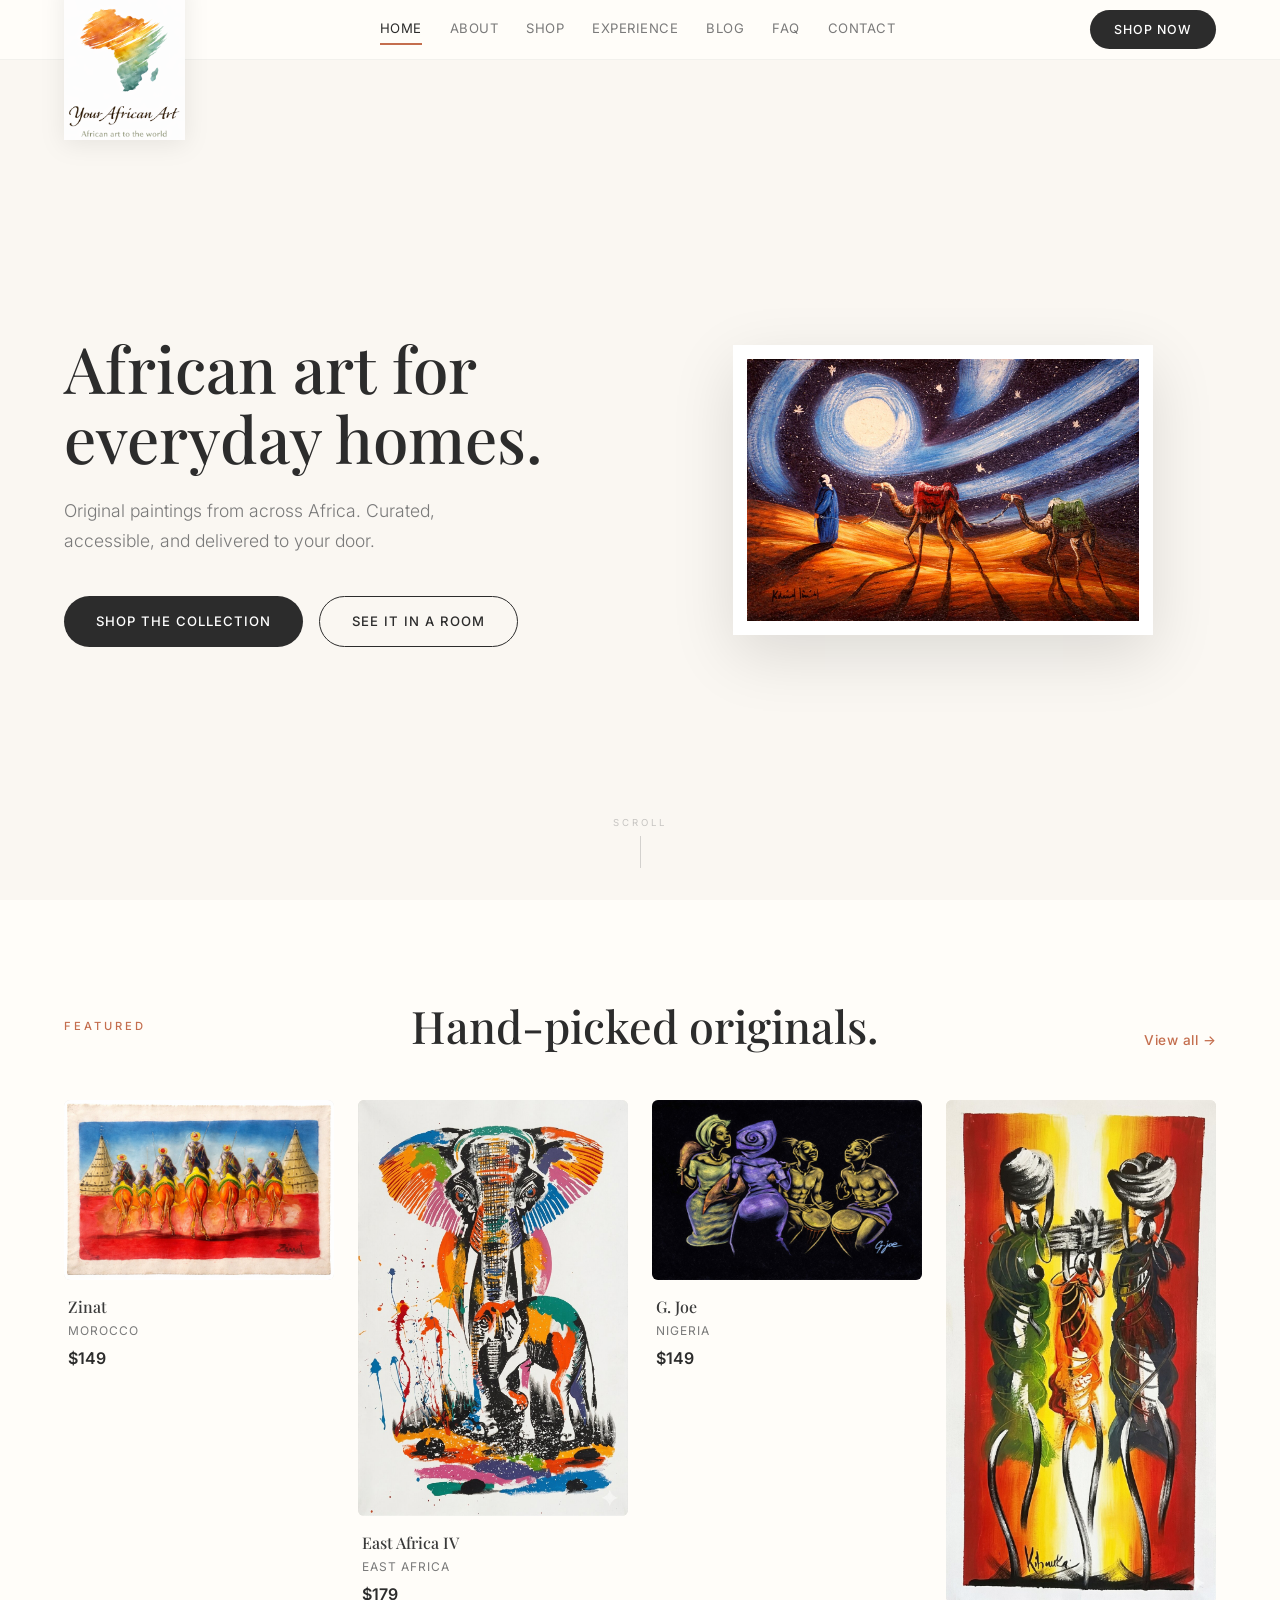
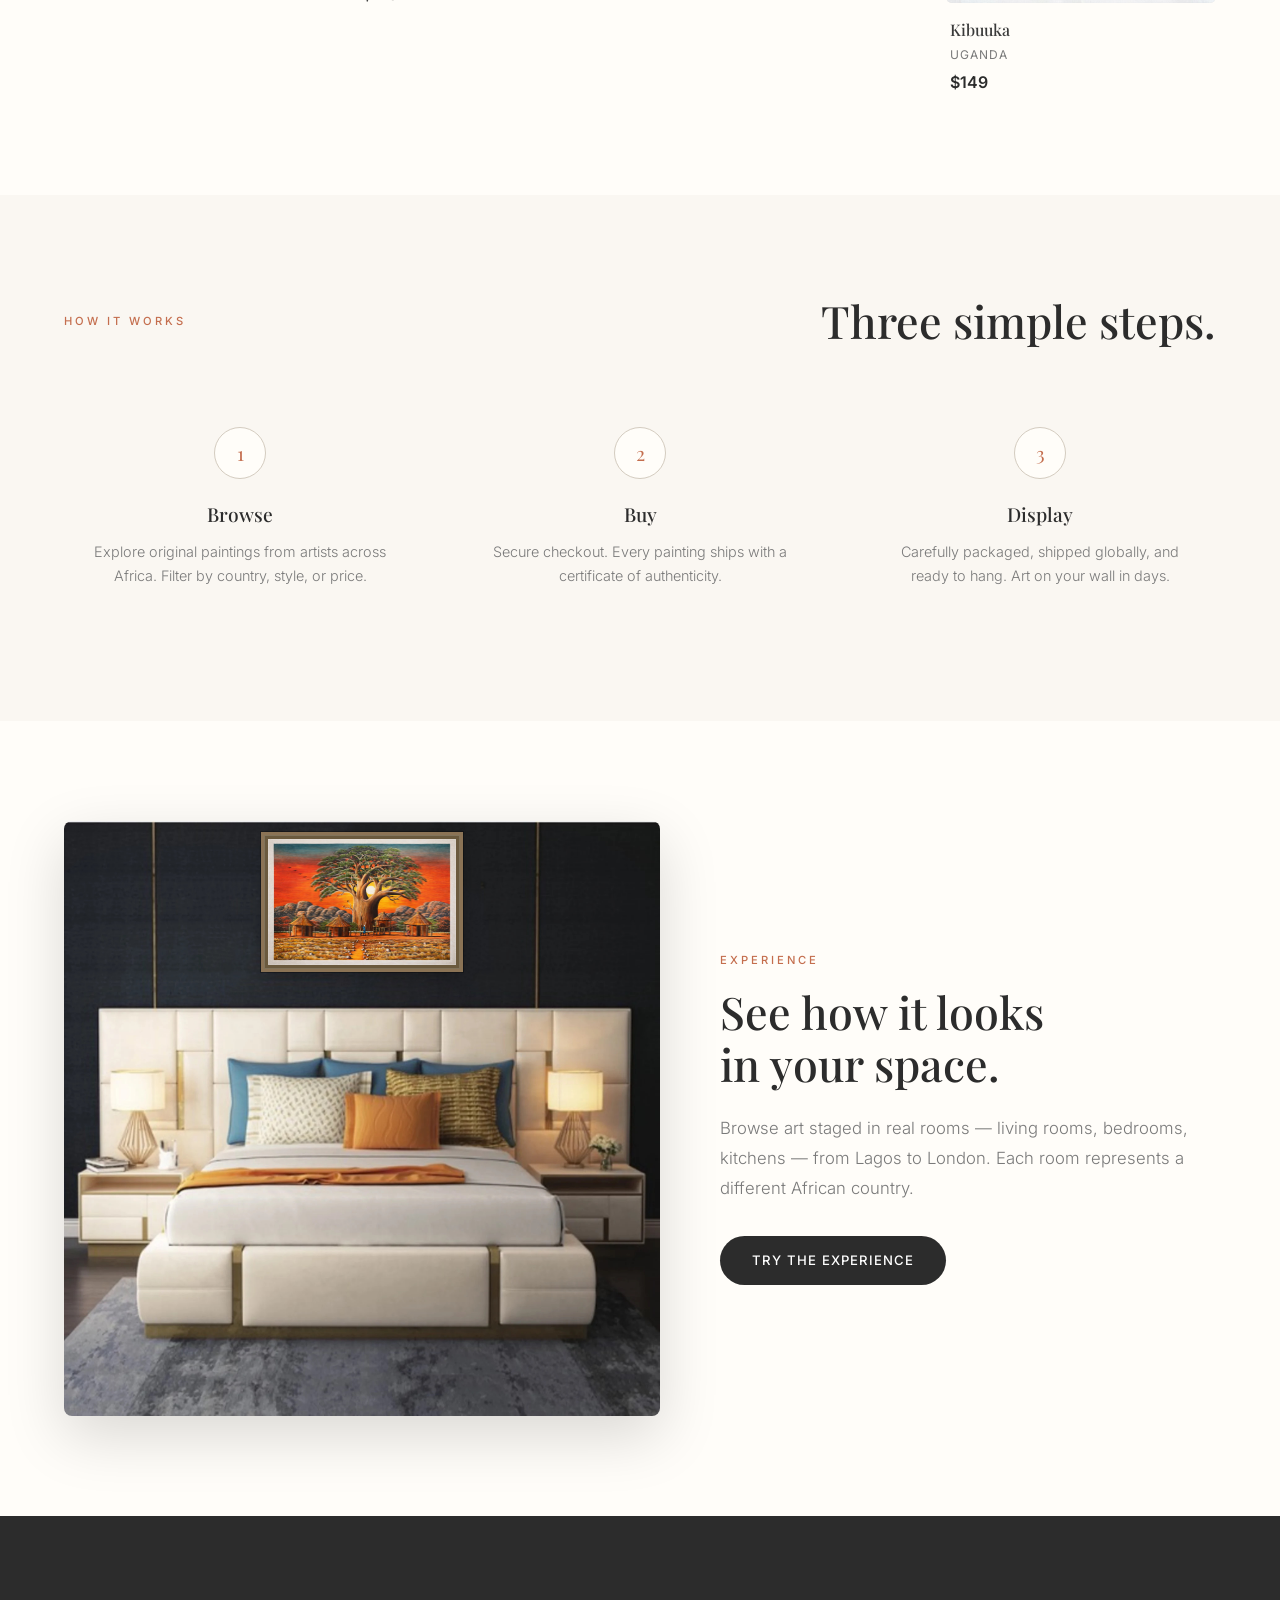
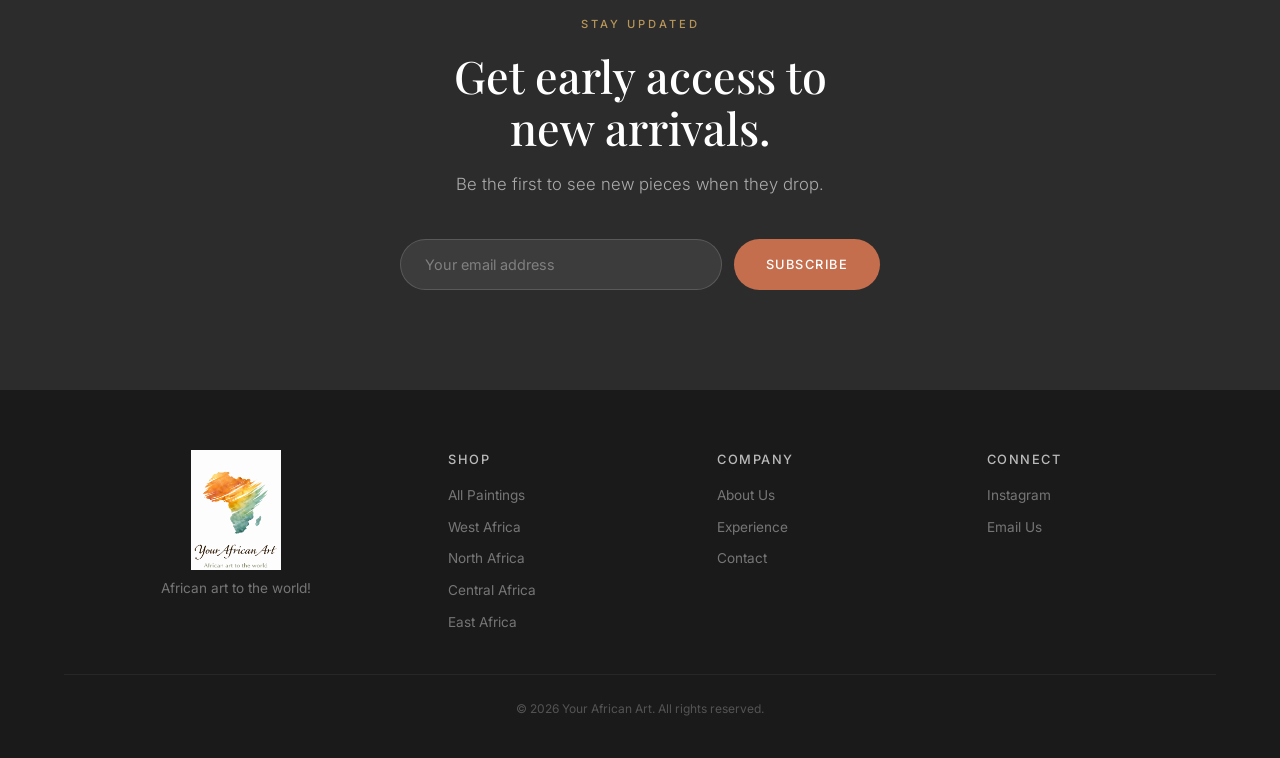
==== index.html @ d3eec7e1 "Add files via upload" ====
<!DOCTYPE html>
<html lang="en">
<head>
<meta charset="UTF-8">
<meta name="viewport" content="width=device-width, initial-scale=1.0">
<title>Your African Art | African Art to the World</title>
<meta name="description" content="Authentic African art. Made accessible. Delivered globally. Original paintings from across Africa for everyday homes.">
<meta name="keywords" content="African art online, buy African paintings, African wall art, African art for home">
<link rel="preconnect" href="https://fonts.googleapis.com">
<link rel="preconnect" href="https://fonts.gstatic.com" crossorigin>
<link href="https://fonts.googleapis.com/css2?family=Inter:wght@300;400;500;600&family=Playfair+Display:wght@400;500;600;700&display=swap" rel="stylesheet">
<link rel="stylesheet" href="style.css">
<link rel="shortcut icon" href="favicon.ico?v=3" type="image/x-icon">
<link rel="icon" type="image/png" href="[data-uri]">
<link rel="icon" type="image/png" sizes="32x32" href="favicon-32.png?v=3">
<link rel="icon" type="image/png" sizes="16x16" href="favicon-16.png?v=3">
<link rel="apple-touch-icon" sizes="180x180" href="apple-touch-icon.png?v=3">
<link rel="mask-icon" href="mask-icon.svg" color="#C46E4E">
<link rel="icon" type="image/png" sizes="192x192" href="favicon-192.png?v=3">
</head>
<body>

<!-- NAV -->
<nav id="mainNav">
  <div class="nav-inner">
    <a href="index.html" class="nav-logo-link"><img src="images/logo.png" alt="Your African Art" class="nav-logo"></a>
    <div class="nav-links">
      <a href="index.html" class="active">Home</a>
      <a href="about.html">About</a>
      <a href="shop.html">Shop</a>
      <a href="experience.html">Experience</a>
      <a href="blog.html">Blog</a>
      <a href="faq.html">FAQ</a>
      <a href="contact.html">Contact</a>
    </div>
    <a href="shop.html" class="nav-cta">Shop Now</a>
    <button class="hamburger" id="hamburger" aria-label="Menu">
      <span></span><span></span><span></span>
    </button>
  </div>
</nav>
<div class="mobile-menu" id="mobileMenu">
  <a href="index.html" class="active" onclick="closeMobile()">Home</a>
  <a href="about.html" onclick="closeMobile()">About</a>
  <a href="shop.html" onclick="closeMobile()">Shop</a>
  <a href="experience.html" onclick="closeMobile()">Experience</a>
  <a href="blog.html" onclick="closeMobile()">Blog</a>
  <a href="faq.html" onclick="closeMobile()">FAQ</a>
  <a href="contact.html" onclick="closeMobile()">Contact</a>
  <a href="shop.html" class="btn btn-primary" onclick="closeMobile()">Shop Now</a>
</div>

<!-- HERO -->
<section class="hero">
  <div class="hero-content">
    <div class="hero-text fade-up">
      <h1 class="hero-title">African art for<br>everyday homes.</h1>
      <p class="hero-sub">Original paintings from across Africa. Curated, accessible, and delivered to your door.</p>
      <div class="hero-actions">
        <a href="shop.html" class="btn btn-primary">Shop the Collection</a>
        <a href="experience.html" class="btn btn-outline">See it in a Room</a>
      </div>
    </div>
    <div class="hero-image fade-up">
      <div class="hero-frame">
        <img src="images/hamid-kadiri-morocco-11.8x15.8.jpg" alt="African artwork" id="heroRotate">
      </div>
    </div>
  </div>
  <div class="scroll-hint">
    <span>Scroll</span>
    <div class="scroll-line"></div>
  </div>
</section>

<!-- FEATURED PICKS -->
<section class="featured">
  <div class="container">
    <div class="section-header fade-up">
      <span class="section-tag">Featured</span>
      <h2 class="section-title">Hand-picked originals.</h2>
      <a href="shop.html" class="section-link">View all &rarr;</a>
    </div>
    <div class="product-grid fade-up">
      <a href="shop.html" class="product-card">
        <div class="product-img"><img src="images/zinat-morocco-14x25.jpg" alt="Zinat" loading="lazy"></div>
        <div class="product-info">
          <h3>Zinat</h3>
          <p class="product-origin">Morocco</p>
          <p class="product-price">$149</p>
        </div>
      </a>
      <a href="shop.html" class="product-card">
        <div class="product-img"><img src="images/east-africa-37x25.jpg" alt="East Africa IV" loading="lazy"></div>
        <div class="product-info">
          <h3>East Africa IV</h3>
          <p class="product-origin">East Africa</p>
          <p class="product-price">$179</p>
        </div>
      </a>
      <a href="shop.html" class="product-card">
        <div class="product-img"><img src="images/g-joe-nigeria-17x19.jpg" alt="G. Joe" loading="lazy"></div>
        <div class="product-info">
          <h3>G. Joe</h3>
          <p class="product-origin">Nigeria</p>
          <p class="product-price">$149</p>
        </div>
      </a>
      <a href="shop.html" class="product-card">
        <div class="product-img"><img src="images/kibuuka-uganda-15.25x29.jpg" alt="Kibuuka" loading="lazy"></div>
        <div class="product-info">
          <h3>Kibuuka</h3>
          <p class="product-origin">Uganda</p>
          <p class="product-price">$149</p>
        </div>
      </a>
    </div>
  </div>
</section>

<!-- HOW IT WORKS -->
<section class="how-section">
  <div class="container">
    <div class="section-header fade-up" style="text-align:center">
      <span class="section-tag">How it Works</span>
      <h2 class="section-title">Three simple steps.</h2>
    </div>
    <div class="steps-grid fade-up">
      <div class="step">
        <div class="step-num">1</div>
        <h3>Browse</h3>
        <p>Explore original paintings from artists across Africa. Filter by country, style, or price.</p>
      </div>
      <div class="step">
        <div class="step-num">2</div>
        <h3>Buy</h3>
        <p>Secure checkout. Every painting ships with a certificate of authenticity.</p>
      </div>
      <div class="step">
        <div class="step-num">3</div>
        <h3>Display</h3>
        <p>Carefully packaged, shipped globally, and ready to hang. Art on your wall in days.</p>
      </div>
    </div>
  </div>
</section>

<!-- EXPERIENCE TEASER -->
<section class="experience-teaser">
  <div class="container">
    <div class="teaser-grid fade-up">
      <div class="teaser-visual">
        <div class="teaser-room">
          <img src="images/home-room.jpg" alt="Luxury bedroom with African art" class="teaser-room-photo">
          <div class="teaser-frame"><img src="images/mutsiwa-zimbabwe-19.5x27.jpg" alt="African art in room" id="teaserRotate"></div>
        </div>
      </div>
      <div class="teaser-text">
        <span class="section-tag">Experience</span>
        <h2 class="section-title">See how it looks<br>in your space.</h2>
        <p class="section-text">Browse art staged in real rooms — living rooms, bedrooms, kitchens — from Lagos to London. Each room represents a different African country.</p>
        <a href="experience.html" class="btn btn-primary" style="margin-top:32px">Try the Experience</a>
      </div>
    </div>
  </div>
</section>

<!-- EMAIL CAPTURE -->
<section class="email-section" id="waitlist">
  <div class="container fade-up">
    <span class="section-tag" style="color:var(--gold-muted)">Stay Updated</span>
    <h2 class="section-title">Get early access to<br>new arrivals.</h2>
    <p class="section-text">Be the first to see new pieces when they drop.</p>
    <form class="email-form" id="emailForm" onsubmit="handleEmail(event)">
      <input type="email" placeholder="Your email address" required>
      <button type="submit">Subscribe</button>
    </form>
    <p class="email-success" id="emailSuccess">You're on the list. We'll be in touch soon.</p>
  </div>
</section>

<!-- FOOTER -->
<footer>
  <div class="container">
    <div class="footer-grid">
      <div class="footer-brand">
        <img src="images/logo.png" alt="Your African Art" class="footer-logo-img">
        <p>African art to the world!</p>
      </div>
      <div class="footer-col">
        <h4>Shop</h4>
        <a href="shop.html">All Paintings</a>
        <a href="shop.html#west-africa">West Africa</a>
        <a href="shop.html#north-africa">North Africa</a>
        <a href="shop.html#central-africa">Central Africa</a>
        <a href="shop.html#east-africa">East Africa</a>
      </div>
      <div class="footer-col">
        <h4>Company</h4>
        <a href="about.html">About Us</a>
        <a href="experience.html">Experience</a>
        <a href="contact.html">Contact</a>
      </div>
      <div class="footer-col">
        <h4>Connect</h4>
        <a href="https://instagram.com/yourafricanart" target="_blank">Instagram</a>
        <a href="mailto:hello@yourafricanart.com">Email Us</a>
      </div>
    </div>
    <div class="footer-divider"></div>
    <p class="footer-bottom">&copy; 2026 Your African Art. All rights reserved.</p>
  </div>
</footer>

<script>
// Hero image rotation
const heroImages = ['images/hamid-kadiri-morocco-11.8x15.8.jpg','images/zinat-morocco-14x25.jpg','images/atarci-morocco-22.5x16.jpg','images/mutsiwa-zimbabwe-19.5x27.jpg','images/east-africa-37x25.jpg'];
let heroIdx = 0;
const heroImg = document.getElementById('heroRotate');
setInterval(() => {
  heroIdx = (heroIdx + 1) % heroImages.length;
  heroImg.style.opacity = '0';
  setTimeout(() => { heroImg.src = heroImages[heroIdx]; heroImg.style.opacity = '1'; }, 400);
}, 4000);
heroImg.style.transition = 'opacity 0.4s ease';

// Teaser image rotation (landscape paintings only)
const teaserImages = ['images/mutsiwa-zimbabwe-19.5x27.jpg','images/hamid-kadiri-morocco-11.8x15.8.jpg','images/g-joe-nigeria-17x19.jpg','images/zinat-morocco-14x25.jpg','images/malawi-artist-23x31.jpg'];
let teaserIdx = 0;
const teaserImg = document.getElementById('teaserRotate');
setInterval(() => {
  teaserIdx = (teaserIdx + 1) % teaserImages.length;
  teaserImg.style.opacity = '0';
  setTimeout(() => { teaserImg.src = teaserImages[teaserIdx]; teaserImg.style.opacity = '1'; }, 400);
}, 5000);
teaserImg.style.transition = 'opacity 0.4s ease';
</script>
<script src="shared.js"></script>
</body>
</html>
---- style.css ----
/* ===== RESET & VARS ===== */
*,*::before,*::after{margin:0;padding:0;box-sizing:border-box}
:root{
  --cream:#FAF7F2;--warm-white:#FFFDF9;
  --terracotta:#C46E4E;--terracotta-dark:#A85A3C;
  --brown:#5C3D2E;--brown-light:#8B6F5E;
  --gold-muted:#B8965A;--charcoal:#2C2C2C;
  --text:#3A3A3A;--text-light:#7A7A7A;
  --beige:#EDE8E0;--beige-dark:#D4CCC0;
}
html{scroll-behavior:smooth}
body{font-family:'Inter',sans-serif;color:var(--text);background:var(--warm-white);line-height:1.6;overflow-x:hidden;-webkit-font-smoothing:antialiased}
h1,h2,h3,h4{font-family:'Playfair Display',serif;font-weight:500}
.container{max-width:1200px;margin:0 auto;padding:0 24px}
img{max-width:100%;display:block}

/* ===== NAV ===== */
nav{position:fixed;top:0;left:0;right:0;z-index:100;background:rgba(255,253,249,.97);backdrop-filter:blur(20px);-webkit-backdrop-filter:blur(20px);border-bottom:1px solid rgba(0,0,0,.05);transition:transform .3s;height:60px;overflow:visible}
nav.hidden{transform:translateY(-100%)}
.nav-inner{max-width:1200px;margin:0 auto;padding:0 24px;display:flex;align-items:center;gap:40px;height:100%}
.nav-logo-link{flex-shrink:0;position:relative;z-index:101;pointer-events:auto}
.nav-logo{height:160px;position:relative;top:30px;filter:drop-shadow(0 4px 12px rgba(0,0,0,.08))}
.nav-links{display:flex;gap:28px;align-items:center;flex:1;justify-content:center}
.nav-links a{text-decoration:none;color:var(--text-light);font-size:.82rem;font-weight:400;letter-spacing:.5px;text-transform:uppercase;transition:color .2s;padding:4px 0;border-bottom:2px solid transparent}
.nav-links a:hover,.nav-links a.active{color:var(--charcoal);border-bottom-color:var(--terracotta)}
.nav-cta{flex-shrink:0;background:var(--charcoal);color:#fff;padding:10px 24px;border-radius:100px;font-size:.78rem;letter-spacing:1px;text-transform:uppercase;text-decoration:none;transition:.3s;font-family:'Inter',sans-serif;font-weight:500}
.nav-cta:hover{background:var(--terracotta)}
.hamburger{display:none;background:none;border:none;cursor:pointer;width:28px;height:20px;position:relative}
.hamburger span{display:block;width:100%;height:2px;background:var(--charcoal);position:absolute;left:0;transition:.3s}
.hamburger span:nth-child(1){top:0}
.hamburger span:nth-child(2){top:9px}
.hamburger span:nth-child(3){top:18px}
.hamburger.active span:nth-child(1){top:9px;transform:rotate(45deg)}
.hamburger.active span:nth-child(2){opacity:0}
.hamburger.active span:nth-child(3){top:9px;transform:rotate(-45deg)}
.mobile-menu{display:none;position:fixed;top:60px;left:0;right:0;bottom:0;background:rgba(255,253,249,.98);backdrop-filter:blur(20px);z-index:99;flex-direction:column;align-items:center;justify-content:center;gap:32px}
.mobile-menu.active{display:flex}
.mobile-menu a{text-decoration:none;color:var(--charcoal);font-size:1.1rem;letter-spacing:2px;text-transform:uppercase}
.mobile-menu a.active{color:var(--terracotta)}

/* ===== BUTTONS ===== */
.btn{display:inline-flex;align-items:center;gap:8px;padding:14px 32px;border-radius:100px;font-size:.82rem;font-weight:500;letter-spacing:1px;text-transform:uppercase;text-decoration:none;cursor:pointer;transition:.3s;border:none;font-family:'Inter',sans-serif}
.btn-primary{background:var(--charcoal);color:#fff}
.btn-primary:hover{background:var(--terracotta);transform:translateY(-2px)}
.btn-outline{background:transparent;color:var(--charcoal);border:1.5px solid var(--charcoal)}
.btn-outline:hover{background:var(--charcoal);color:#fff}
.btn-outline-light{background:transparent;color:#fff;border:1.5px solid rgba(255,255,255,.3)}
.btn-outline-light:hover{background:rgba(255,255,255,.1);border-color:rgba(255,255,255,.5)}
.btn-terracotta{background:var(--terracotta);color:#fff}
.btn-terracotta:hover{background:var(--terracotta-dark);transform:translateY(-2px)}
.btn-small{padding:10px 20px;font-size:.75rem}

/* ===== SECTION HELPERS ===== */
.section-tag{font-size:.7rem;letter-spacing:3px;text-transform:uppercase;color:var(--terracotta);margin-bottom:16px;font-weight:500;display:block}
.section-title{font-size:clamp(2rem,3.5vw,3rem);color:var(--charcoal);line-height:1.15;margin-bottom:24px}
.section-text{font-size:1.05rem;color:var(--text-light);line-height:1.8;max-width:600px;font-weight:300}
.section-header{display:flex;align-items:flex-end;justify-content:space-between;margin-bottom:48px;flex-wrap:wrap;gap:16px}
.section-header .section-title{margin-bottom:0}
.section-link{color:var(--terracotta);text-decoration:none;font-size:.85rem;font-weight:500;letter-spacing:.5px;transition:color .2s}
.section-link:hover{color:var(--terracotta-dark)}

/* ===== HERO ===== */
.hero{min-height:100vh;display:flex;align-items:center;background:var(--cream);padding-top:80px;position:relative;overflow:hidden}
.hero-content{display:grid;grid-template-columns:1fr 1fr;gap:60px;align-items:center;width:100%;max-width:1200px;margin:0 auto;padding:0 24px}
.hero-text{z-index:2}
.hero-tag{display:inline-block;font-size:.75rem;letter-spacing:3px;text-transform:uppercase;color:var(--terracotta);margin-bottom:24px;font-weight:500}
.hero-title{font-size:clamp(2.8rem,5vw,4.5rem);line-height:1.08;color:var(--charcoal);margin-bottom:24px}
.hero-sub{font-size:1.1rem;color:var(--text-light);line-height:1.7;max-width:440px;margin-bottom:40px;font-weight:300}
.hero-actions{display:flex;gap:16px;flex-wrap:wrap}
.hero-image{position:relative;display:flex;align-items:center;justify-content:center}
.hero-frame{position:relative;max-width:420px;width:100%;height:520px;display:flex;align-items:center;justify-content:center;overflow:visible}
.hero-frame img{max-width:100%;max-height:100%;width:auto;height:auto;object-fit:contain;transition:opacity .4s ease;padding:14px;background:#fff;box-shadow:0 20px 60px rgba(0,0,0,.12)}
.scroll-hint{position:absolute;bottom:32px;left:50%;transform:translateX(-50%);display:flex;flex-direction:column;align-items:center;gap:6px}
.scroll-hint span{font-size:.6rem;letter-spacing:3px;text-transform:uppercase;color:var(--text-light);opacity:.4}
.scroll-line{width:1px;height:32px;background:var(--text-light);opacity:.3;animation:pulse 2s infinite}
@keyframes pulse{0%,100%{opacity:.15;transform:scaleY(.5)}50%{opacity:.5;transform:scaleY(1)}}

/* ===== PRODUCT GRID ===== */
.product-grid{display:grid;grid-template-columns:repeat(auto-fill,minmax(260px,1fr));gap:24px}
.product-card{text-decoration:none;color:inherit;display:block;transition:transform .3s}
.product-card:hover{transform:translateY(-4px)}
.product-img{overflow:hidden;border-radius:6px;background:var(--beige)}
.product-img img{width:100%;height:auto;object-fit:contain;transition:transform .5s}
.product-card:hover .product-img img{transform:scale(1.04)}
.product-info{padding:14px 4px 0}
.product-info h3{font-size:1rem;font-weight:500;margin-bottom:2px;font-family:'Playfair Display',serif}
.product-origin{font-size:.75rem;color:var(--text-light);letter-spacing:1px;text-transform:uppercase}
.product-price{font-size:1rem;font-weight:600;color:var(--charcoal);margin-top:6px;font-family:'Inter',sans-serif}

/* ===== FEATURED ===== */
.featured{padding:100px 0;background:var(--warm-white)}

/* ===== HOW SECTION ===== */
.how-section{padding:100px 0;background:var(--cream)}
.steps-grid{display:grid;grid-template-columns:repeat(3,1fr);gap:48px;margin-top:48px}
.step{text-align:center;padding:32px 20px}
.step-num{display:inline-flex;align-items:center;justify-content:center;width:52px;height:52px;border-radius:50%;background:var(--warm-white);border:1.5px solid var(--beige-dark);font-family:'Playfair Display',serif;font-size:1.2rem;color:var(--terracotta);margin-bottom:20px}
.step h3{font-size:1.2rem;color:var(--charcoal);margin-bottom:10px}
.step p{font-size:.9rem;color:var(--text-light);line-height:1.7;font-weight:300}

/* ===== EXPERIENCE TEASER ===== */
.experience-teaser{padding:100px 0;background:var(--warm-white)}
.teaser-grid{display:grid;grid-template-columns:1.2fr 1fr;gap:60px;align-items:center}
.teaser-room{position:relative;border-radius:8px;overflow:hidden;box-shadow:0 20px 60px rgba(0,0,0,.15)}
.teaser-room-photo{width:100%;display:block}
.teaser-frame{position:absolute;top:3%;left:34%;width:32%;z-index:2;box-shadow:0 4px 20px rgba(0,0,0,.4)}
.teaser-frame::before{content:'';position:absolute;inset:-6px;border:3px solid #8B7355;box-shadow:inset 0 0 0 1px rgba(255,255,255,.15),inset 0 0 0 4px #6B5A3E,inset 0 0 0 5px rgba(255,255,255,.1),0 0 0 1px rgba(0,0,0,.3);pointer-events:none;z-index:3}
.teaser-frame img{width:100%;height:auto;object-fit:contain;display:block}

/* ===== EMAIL ===== */
.email-section{background:var(--charcoal);text-align:center;padding:100px 0}
.email-section .section-title{color:#fff;max-width:500px;margin:0 auto 16px}
.email-section .section-text{color:rgba(255,255,255,.6);margin:0 auto 40px;text-align:center}
.email-form{display:flex;gap:12px;max-width:480px;margin:0 auto}
.email-form input{flex:1;padding:16px 24px;background:rgba(255,255,255,.08);border:1px solid rgba(255,255,255,.15);border-radius:100px;color:#fff;font-size:.9rem;font-family:'Inter',sans-serif;outline:none;transition:.3s}
.email-form input::placeholder{color:rgba(255,255,255,.35)}
.email-form input:focus{border-color:var(--terracotta)}
.email-form button{padding:16px 32px;background:var(--terracotta);color:#fff;border:none;border-radius:100px;font-size:.8rem;letter-spacing:1.5px;text-transform:uppercase;cursor:pointer;font-family:'Inter',sans-serif;font-weight:500;transition:.3s;white-space:nowrap}
.email-form button:hover{background:var(--terracotta-dark);transform:translateY(-2px)}
.email-success{display:none;color:var(--gold-muted);font-size:.95rem;margin-top:16px}
.email-success.show{display:block}

/* ===== FOOTER ===== */
footer{background:#1a1a1a;padding:60px 0 40px}
.footer-grid{display:grid;grid-template-columns:1.5fr 1fr 1fr 1fr;gap:40px}
.footer-brand{text-align:center}
.footer-brand p{color:rgba(255,255,255,.4);font-size:.85rem;margin-top:8px}
.footer-logo-img{height:120px;margin:0 auto}
.footer-col{display:flex;flex-direction:column;gap:10px}
.footer-col h4{color:rgba(255,255,255,.7);font-size:.8rem;letter-spacing:1.5px;text-transform:uppercase;margin-bottom:4px;font-family:'Inter',sans-serif;font-weight:500}
.footer-col a{color:rgba(255,255,255,.4);text-decoration:none;font-size:.85rem;transition:color .2s}
.footer-col a:hover{color:#fff}
.footer-divider{width:100%;height:1px;background:rgba(255,255,255,.06);margin:40px 0 24px}
.footer-bottom{text-align:center;color:rgba(255,255,255,.25);font-size:.75rem}

/* ===== ANIMATIONS ===== */
.fade-up{opacity:0;transform:translateY(30px);transition:opacity .8s,transform .8s}
.fade-up.visible{opacity:1;transform:translateY(0)}

/* ===== PAGE HEADERS (for inner pages) ===== */
.page-header{padding:100px 0 32px;background:var(--cream);text-align:center}
.page-header h1{font-size:clamp(2.4rem,4vw,3.5rem);color:var(--charcoal);margin-bottom:12px}
.page-header p{color:var(--text-light);font-size:1.05rem;font-weight:300;max-width:500px;margin:0 auto}

/* ===== SHOP PAGE ===== */
.shop-filters{padding:14px 0;background:var(--warm-white);position:sticky;top:60px;z-index:50;border-bottom:1px solid rgba(0,0,0,.08);box-shadow:0 2px 8px rgba(0,0,0,.04)}
.filter-row{display:flex;gap:8px;flex-wrap:wrap;justify-content:center;padding-left:120px}
.filter-btn{padding:8px 20px;border-radius:100px;background:transparent;border:1px solid var(--beige-dark);color:var(--text-light);font-size:.75rem;letter-spacing:1px;text-transform:uppercase;cursor:pointer;font-family:'Inter',sans-serif;transition:.3s}
.filter-btn:hover,.filter-btn.active{background:var(--charcoal);color:#fff;border-color:var(--charcoal)}
.shop-grid{padding:48px 0 100px;background:var(--warm-white)}
.shop-product-grid{display:grid;grid-template-columns:repeat(auto-fill,minmax(280px,1fr));gap:32px}

/* Shop card with buy button */
.shop-card{background:#fff;border-radius:8px;overflow:hidden;transition:transform .3s,box-shadow .3s;border:1px solid rgba(0,0,0,.04)}
.shop-card:hover{transform:translateY(-4px);box-shadow:0 12px 40px rgba(0,0,0,.08)}
.shop-card-img{overflow:hidden}
.shop-card-img img{width:100%;height:auto;object-fit:contain;transition:transform .5s}
.shop-card:hover .shop-card-img img{transform:scale(1.03)}
.shop-card-body{padding:20px}
.shop-card-body h3{font-size:1.05rem;margin-bottom:2px}
.shop-card-origin{font-size:.72rem;color:var(--text-light);letter-spacing:1px;text-transform:uppercase}
.shop-card-medium{font-size:.68rem;color:var(--text-light);letter-spacing:.5px;font-style:italic;margin-top:2px}
.shop-card-row{display:flex;align-items:center;justify-content:space-between;margin-top:14px}
.shop-card-price{font-size:1.15rem;font-weight:600;color:var(--charcoal);font-family:'Inter',sans-serif}
.buy-btn{padding:10px 22px;background:var(--terracotta);color:#fff;border:none;border-radius:100px;font-size:.72rem;letter-spacing:1px;text-transform:uppercase;cursor:pointer;font-family:'Inter',sans-serif;font-weight:500;transition:.3s;animation:shopPulse 2s ease-in-out infinite}
.buy-btn:hover{background:var(--terracotta-dark);transform:translateY(-1px);animation:none}
@keyframes shopPulse{0%,100%{box-shadow:0 0 0 0 rgba(196,110,78,.45);transform:scale(1)}50%{box-shadow:0 0 0 8px rgba(196,110,78,0);transform:scale(1.06)}}

/* ===== EXPERIENCE PAGE ===== */
.experience-hero{min-height:auto;display:flex;flex-direction:column;justify-content:center;align-items:center;background:var(--cream);padding:100px 24px 40px;position:relative}
.experience-hero::before{content:'';position:absolute;inset:0;background:radial-gradient(ellipse at 50% 30%,rgba(196,110,78,.04),transparent 70%);pointer-events:none}
.experience-hero h1{color:var(--charcoal);text-align:center;margin-bottom:6px;font-size:clamp(1.6rem,3vw,2.4rem)}
.experience-hero>p{color:var(--text-light);text-align:center;font-size:.9rem;font-weight:300;margin-bottom:20px}
.country-tabs{display:flex;justify-content:center;gap:6px;flex-wrap:wrap;margin-bottom:20px}
.country-tab{padding:7px 16px;border-radius:100px;background:var(--beige);color:var(--text-light);border:1px solid var(--beige-dark);cursor:pointer;font-size:.65rem;letter-spacing:1.2px;text-transform:uppercase;font-family:'Inter',sans-serif;transition:.3s}
.country-tab:hover{background:var(--beige-dark);color:var(--charcoal)}
.country-tab.active{background:var(--terracotta);color:#fff;border-color:var(--terracotta)}

/* Room stage with photo backgrounds */
.room-stage{width:100%;max-width:560px;position:relative}
.room-box{position:relative;width:100%;border-radius:8px;overflow:hidden;box-shadow:0 20px 60px rgba(0,0,0,.15)}

/* Room photo fills the box */
.room-photo{width:100%;display:block;transition:opacity .4s}

/* Painting overlay — positioned absolutely over the frame area in each photo */
.painting-overlay{position:absolute;z-index:5;overflow:visible;transition:top .5s,left .5s,width .5s,height .5s;box-shadow:0 6px 24px rgba(0,0,0,.4),0 2px 8px rgba(0,0,0,.2)}
.painting-overlay::before{content:'';position:absolute;inset:-8px;border:3px solid #8B7355;border-radius:2px;box-shadow:inset 0 0 0 1px rgba(255,255,255,.15),inset 0 0 0 4px #6B5A3E,inset 0 0 0 5px rgba(255,255,255,.1),0 0 0 1px rgba(0,0,0,.3);pointer-events:none;z-index:6}
.painting-overlay::after{content:'';position:absolute;inset:-3px;border:1px solid rgba(184,150,90,.4);pointer-events:none;z-index:7}
.painting-overlay .painting-img{width:100%;height:100%;object-fit:contain;display:block;transition:opacity .35s;position:relative;z-index:1}
.painting-overlay .painting-img.fading{opacity:0}
.painting-overlay.coming-soon{display:flex;align-items:center;justify-content:center;background:rgba(0,0,0,.3);backdrop-filter:blur(4px)}

/* Room label pill */
.room-pill{position:absolute;top:10px;left:10px;z-index:10;background:rgba(0,0,0,.4);backdrop-filter:blur(10px);color:#fff;padding:5px 12px;border-radius:100px;font-size:.58rem;letter-spacing:1.5px;text-transform:uppercase;display:flex;align-items:center;gap:6px}
.room-pill-dot{width:5px;height:5px;border-radius:50%;background:var(--terracotta)}

/* Navigation arrows */
.arrow{position:absolute;top:50%;transform:translateY(-50%);z-index:10;width:36px;height:36px;border-radius:50%;background:rgba(0,0,0,.3);backdrop-filter:blur(8px);border:1px solid rgba(255,255,255,.12);color:#fff;font-size:1rem;cursor:pointer;display:flex;align-items:center;justify-content:center;transition:.3s}
.arrow:hover{background:rgba(255,255,255,.2);transform:translateY(-50%) scale(1.1)}
.arrow-l{left:10px}.arrow-r{right:10px}

/* Info bar below the room */
.room-info-bar{padding:12px 0 0}
.painting-info-row{display:flex;align-items:center;justify-content:space-between;margin-bottom:10px}
.painting-name{color:var(--charcoal);font-family:'Playfair Display',serif;font-size:.95rem}
.painting-country-label{color:var(--text-light);font-size:.62rem;letter-spacing:1.5px;text-transform:uppercase;margin-top:2px}
.painting-counter{color:var(--brown-light);font-size:.68rem;letter-spacing:1.5px}

/* Room buy button — top-right pill matching room-pill */
.room-buy-btn{position:absolute;top:10px;right:10px;z-index:10;background:rgba(34,120,60,.85);backdrop-filter:blur(10px);color:#fff;padding:6px 14px;border-radius:100px;font-size:.6rem;letter-spacing:1.2px;text-transform:uppercase;cursor:pointer;font-family:'Inter',sans-serif;font-weight:500;transition:.3s;border:none;animation:buyPulse 2s ease-in-out infinite}
.room-buy-btn:hover{background:rgba(34,120,60,1);transform:scale(1.05);animation:none}
@keyframes buyPulse{0%,100%{box-shadow:0 0 0 0 rgba(34,120,60,.5);transform:scale(1)}50%{box-shadow:0 0 0 10px rgba(34,120,60,0);transform:scale(1.06)}}

/* ===== ABOUT PAGE ===== */
.about-story{padding:80px 0;background:var(--warm-white)}
.about-grid{display:grid;grid-template-columns:1fr 1fr;gap:60px;align-items:center}
.about-img{border-radius:8px;overflow:hidden;aspect-ratio:4/5}
.about-img img{width:100%;height:100%;object-fit:cover}
.about-values{padding:80px 0;background:var(--cream)}
.values-grid{display:grid;grid-template-columns:repeat(3,1fr);gap:40px;margin-top:48px}
.value-card{text-align:center;padding:32px 20px}
.value-icon{font-size:2rem;margin-bottom:16px}
.value-card h3{font-size:1.1rem;margin-bottom:10px;color:var(--charcoal)}
.value-card p{font-size:.9rem;color:var(--text-light);line-height:1.7;font-weight:300}

/* ===== CONTACT PAGE ===== */
.contact-section{padding:80px 0;background:var(--warm-white)}
.contact-grid{display:grid;grid-template-columns:1fr 1fr;gap:60px;max-width:900px;margin:0 auto}
.contact-info h3{font-size:1.3rem;margin-bottom:20px;color:var(--charcoal)}
.contact-info p{color:var(--text-light);font-size:.95rem;line-height:1.8;margin-bottom:24px;font-weight:300}
.contact-detail{display:flex;align-items:center;gap:12px;margin-bottom:16px;color:var(--text);font-size:.9rem}
.contact-detail svg{flex-shrink:0;color:var(--terracotta)}
.contact-form{display:flex;flex-direction:column;gap:16px}
.contact-form input,.contact-form textarea{padding:14px 20px;border:1px solid var(--beige-dark);border-radius:8px;font-size:.9rem;font-family:'Inter',sans-serif;color:var(--text);background:var(--warm-white);outline:none;transition:border-color .3s;resize:vertical}
.contact-form input:focus,.contact-form textarea:focus{border-color:var(--terracotta)}
.contact-form textarea{min-height:140px}

/* ===== BLOG PAGE (Instagram Feed) ===== */
.blog-feed-section{padding:60px 0 100px;background:var(--warm-white)}
.ig-profile{margin-bottom:48px}
.ig-profile-inner{display:flex;align-items:center;gap:28px;padding:32px;background:#fff;border-radius:12px;border:1px solid rgba(0,0,0,.05);box-shadow:0 2px 12px rgba(0,0,0,.04)}
.ig-avatar{width:80px;height:80px;border-radius:50%;overflow:hidden;flex-shrink:0;border:2px solid var(--terracotta);padding:3px;background:#fff}
.ig-avatar img{width:100%;height:100%;object-fit:contain;border-radius:50%}
.ig-profile-info h2{font-size:1.2rem;color:var(--charcoal);margin-bottom:6px;font-family:'Inter',sans-serif;font-weight:600}
.ig-profile-info p{font-size:.88rem;color:var(--text-light);line-height:1.6;margin-bottom:14px;font-weight:300}
.ig-follow-btn{display:inline-flex;align-items:center;gap:8px}
.ig-grid{display:grid;grid-template-columns:repeat(3,1fr);gap:4px;margin-bottom:48px}
.ig-post{text-decoration:none;color:inherit;display:block;overflow:hidden}
.ig-post-img{position:relative;aspect-ratio:1;overflow:hidden}
.ig-post-img img{width:100%;height:100%;object-fit:cover;transition:transform .4s}
.ig-post:hover .ig-post-img img{transform:scale(1.05)}
.ig-post-overlay{position:absolute;inset:0;background:rgba(0,0,0,.4);display:flex;align-items:center;justify-content:center;opacity:0;transition:opacity .3s}
.ig-post:hover .ig-post-overlay{opacity:1}
.ig-post-likes{color:#fff;font-size:.85rem;display:flex;align-items:center;gap:6px;font-weight:500}
.ig-post-caption{padding:10px 4px;font-size:.78rem;color:var(--text-light);line-height:1.5;display:-webkit-box;-webkit-line-clamp:2;-webkit-box-orient:vertical;overflow:hidden}
.ig-cta{text-align:center;padding-top:8px}
.ig-cta p{font-size:.85rem;color:var(--text-light);margin-bottom:16px}

/* ===== FAQ PAGE ===== */
.faq-section{padding:60px 0 100px;background:var(--warm-white)}
.faq-list{max-width:760px;margin:0 auto 60px}
.faq-category{margin-top:40px;margin-bottom:16px}
.faq-category:first-child{margin-top:0}
.faq-category h2{font-size:1.2rem;color:var(--terracotta);letter-spacing:.5px}
.faq-item{border-bottom:1px solid var(--beige-dark);overflow:hidden}
.faq-question{width:100%;padding:20px 0;background:none;border:none;cursor:pointer;display:flex;align-items:center;justify-content:space-between;gap:16px;text-align:left;font-family:'Inter',sans-serif;font-size:.95rem;color:var(--charcoal);font-weight:500;transition:color .2s}
.faq-question:hover{color:var(--terracotta)}
.faq-chevron{flex-shrink:0;transition:transform .3s;color:var(--text-light)}
.faq-item.open .faq-chevron{transform:rotate(180deg);color:var(--terracotta)}
.faq-answer{max-height:0;overflow:hidden;transition:max-height .4s ease,padding .3s}
.faq-item.open .faq-answer{max-height:300px;padding-bottom:20px}
.faq-answer p{font-size:.9rem;color:var(--text-light);line-height:1.8;font-weight:300}
.faq-answer a{color:var(--terracotta);text-decoration:none;font-weight:500}
.faq-answer a:hover{text-decoration:underline}
.faq-footer{text-align:center;max-width:500px;margin:0 auto;padding:48px 0 0;border-top:1px solid var(--beige-dark)}
.faq-footer h2{font-size:1.6rem;color:var(--charcoal);margin-bottom:12px}
.faq-footer p{color:var(--text-light);font-size:.95rem;margin-bottom:24px;font-weight:300}

/* ===== RESPONSIVE ===== */
@media(max-width:768px){
  .nav-links,.nav-cta{display:none}
  .hamburger{display:block}
  .nav-logo{height:120px;top:20px}
  .hero-content{grid-template-columns:1fr;gap:40px;text-align:center;padding-top:40px}
  .hero-sub{margin:0 auto 40px}
  .hero-actions{justify-content:center}
  .hero-frame{max-width:320px;height:400px;margin:0 auto}
  .hero-image{order:-1}
  .steps-grid{grid-template-columns:1fr;gap:16px}
  .teaser-grid{grid-template-columns:1fr;gap:40px}
  .teaser-visual{order:-1}
  .about-grid{grid-template-columns:1fr;gap:40px}
  .values-grid{grid-template-columns:1fr;gap:16px}
  .contact-grid{grid-template-columns:1fr;gap:40px}
  .footer-grid{grid-template-columns:1fr 1fr;gap:32px}
  .email-form{flex-direction:column}
  .email-form button{width:100%}
  .arrow{width:40px;height:40px;font-size:1.1rem}
  .arrow-l{left:6px}.arrow-r{right:6px}
  .painting-info-row{flex-direction:column;text-align:center;gap:8px}
  .room-buy-btn{padding:7px 14px;font-size:.62rem;top:10px;right:10px}
  .product-grid{grid-template-columns:repeat(2,1fr);gap:16px}
  .shop-product-grid{grid-template-columns:repeat(2,1fr);gap:16px}
  .ig-profile-inner{flex-direction:column;text-align:center;gap:16px}
  .ig-grid{grid-template-columns:repeat(2,1fr)}
  .ig-post-caption{display:none}
}
@media(max-width:480px){
  .nav-logo{height:100px;top:16px}
  .country-tab{padding:7px 14px;font-size:.65rem}
  .product-grid{grid-template-columns:1fr 1fr;gap:12px}
  .shop-product-grid{grid-template-columns:1fr;gap:20px}
  .footer-grid{grid-template-columns:1fr;gap:28px}
}
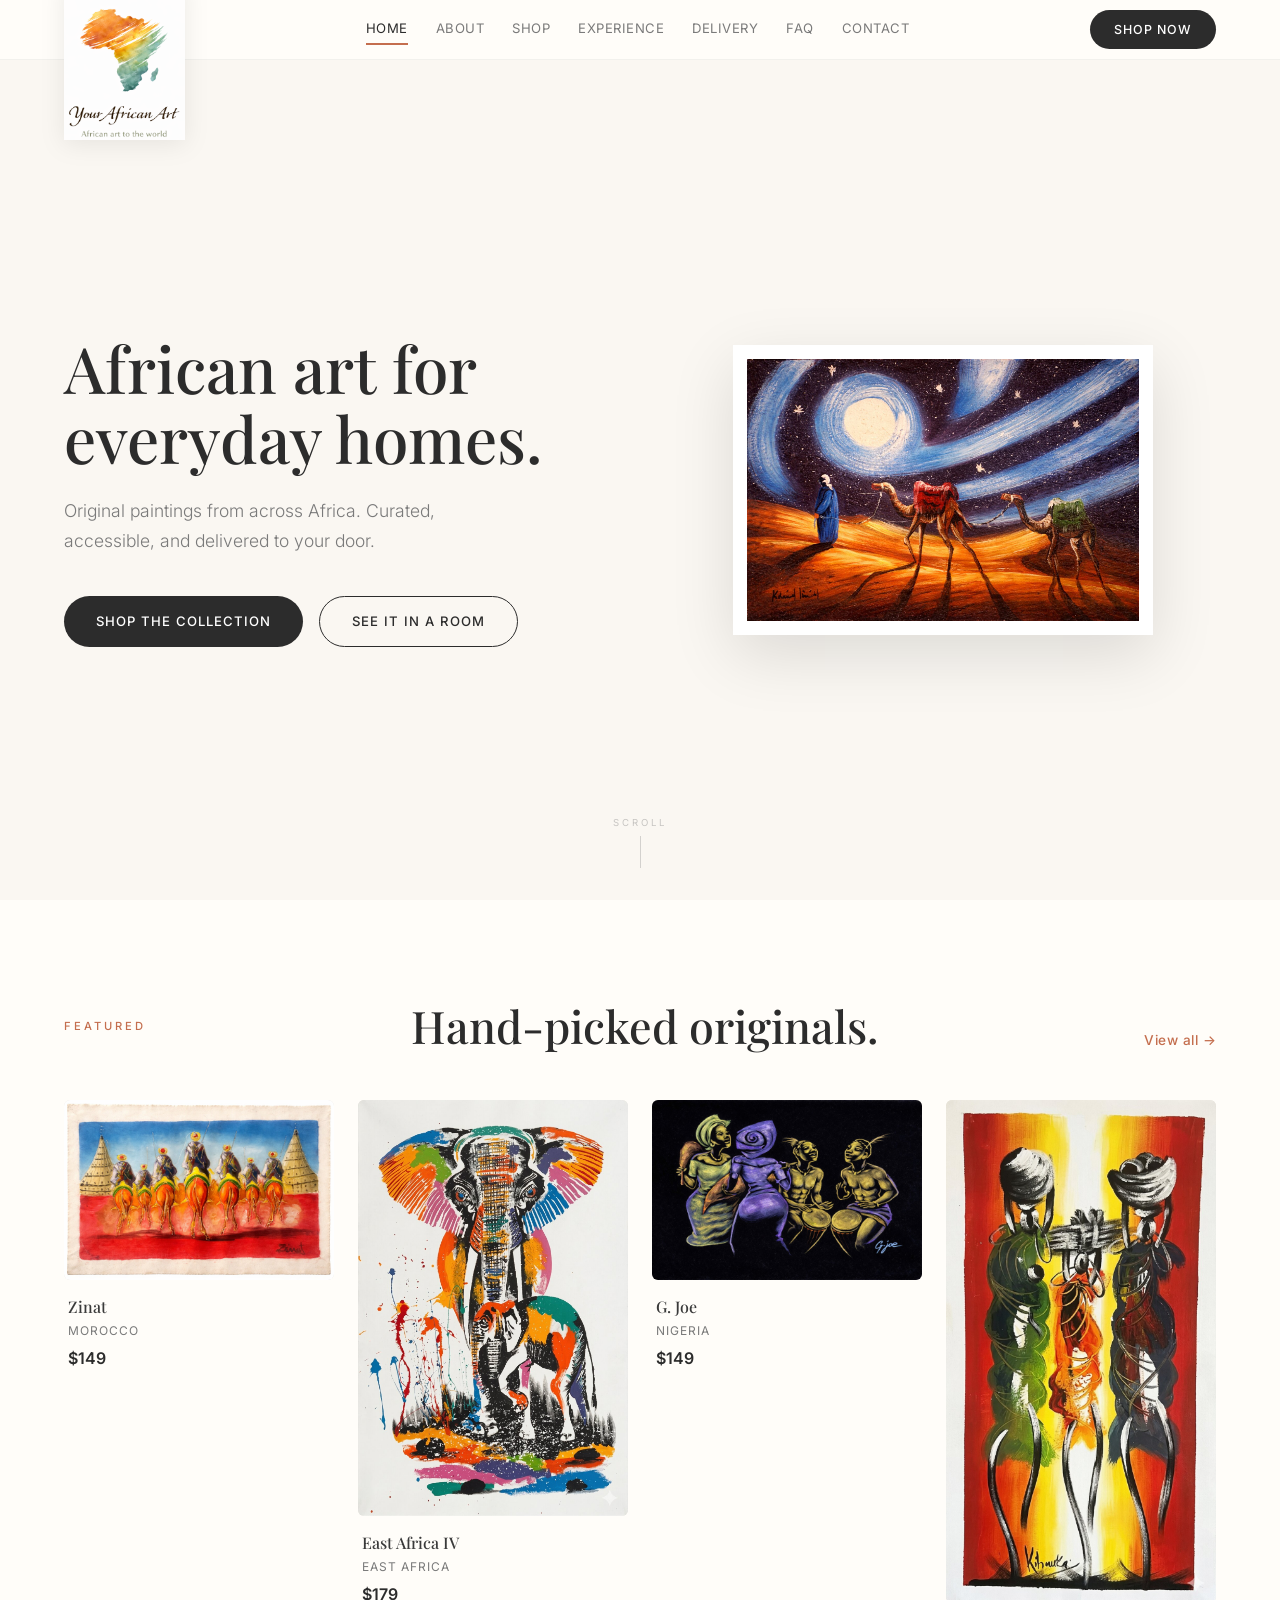
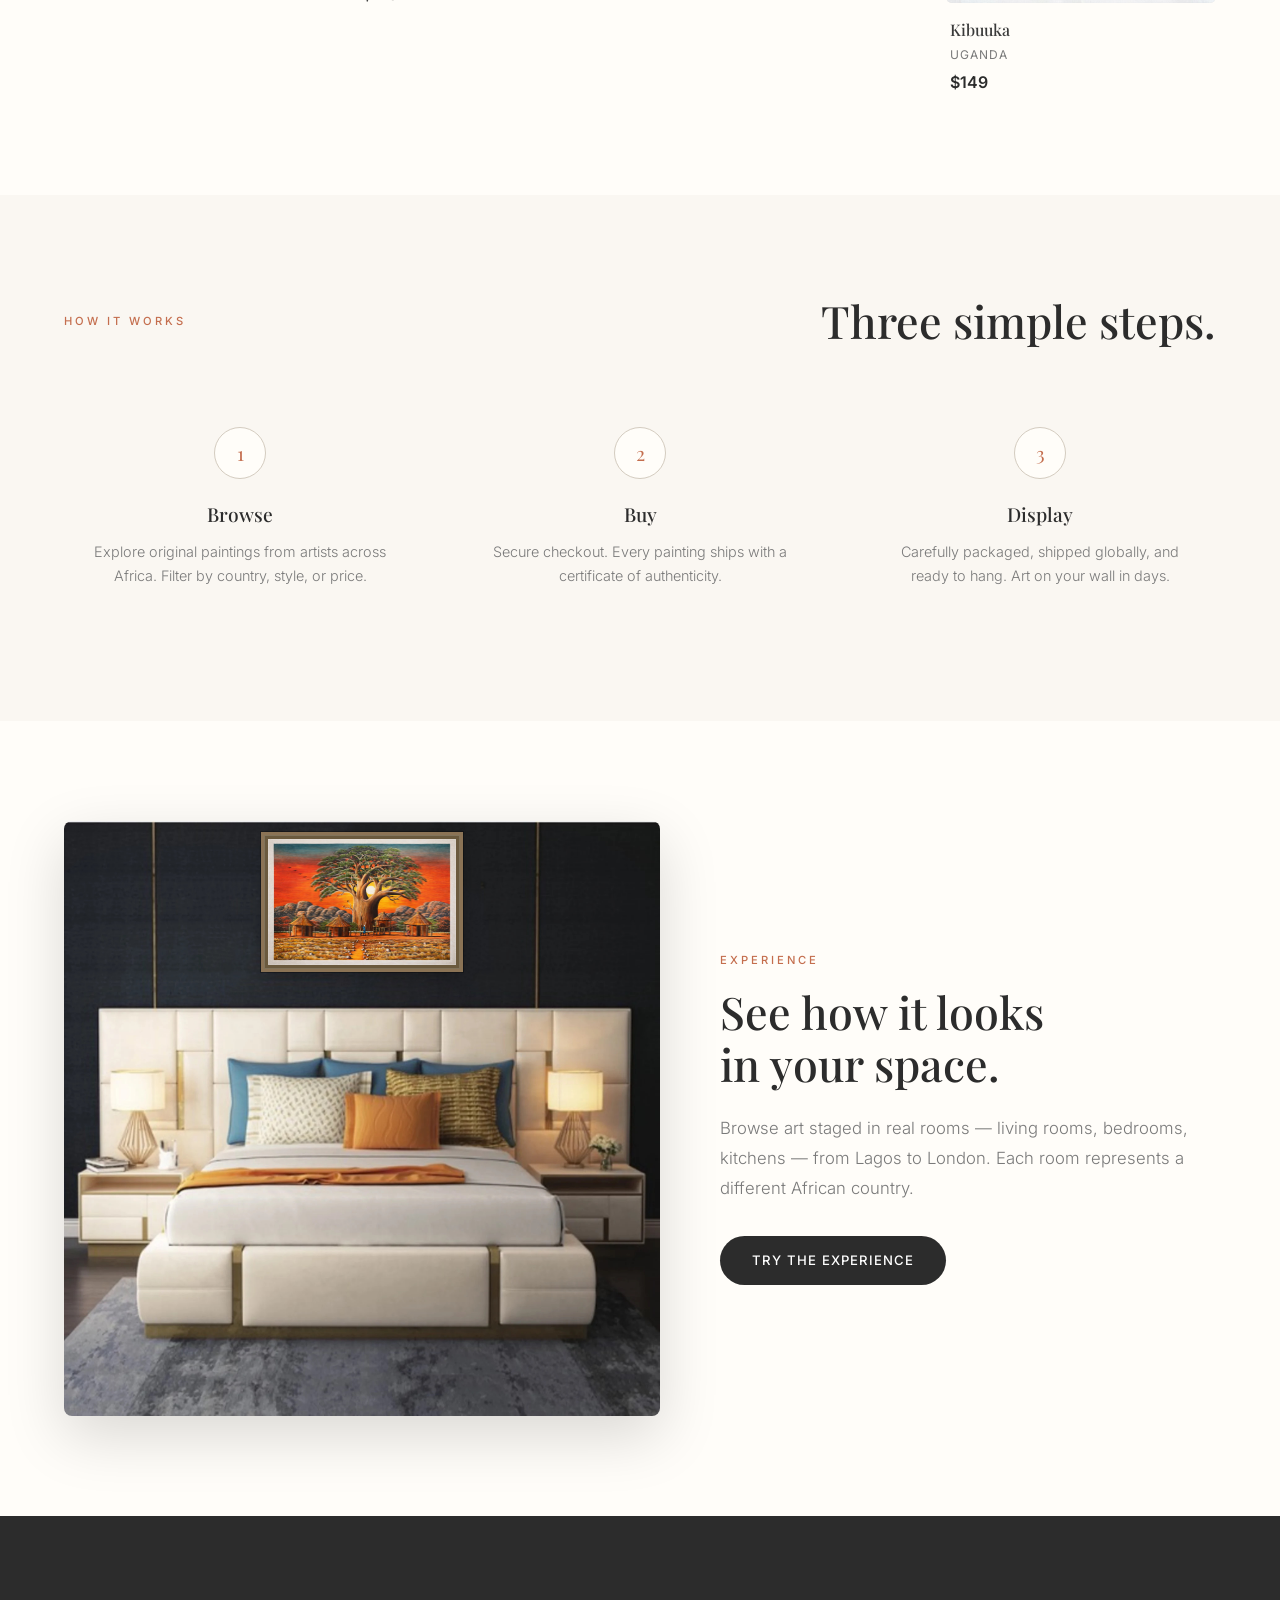
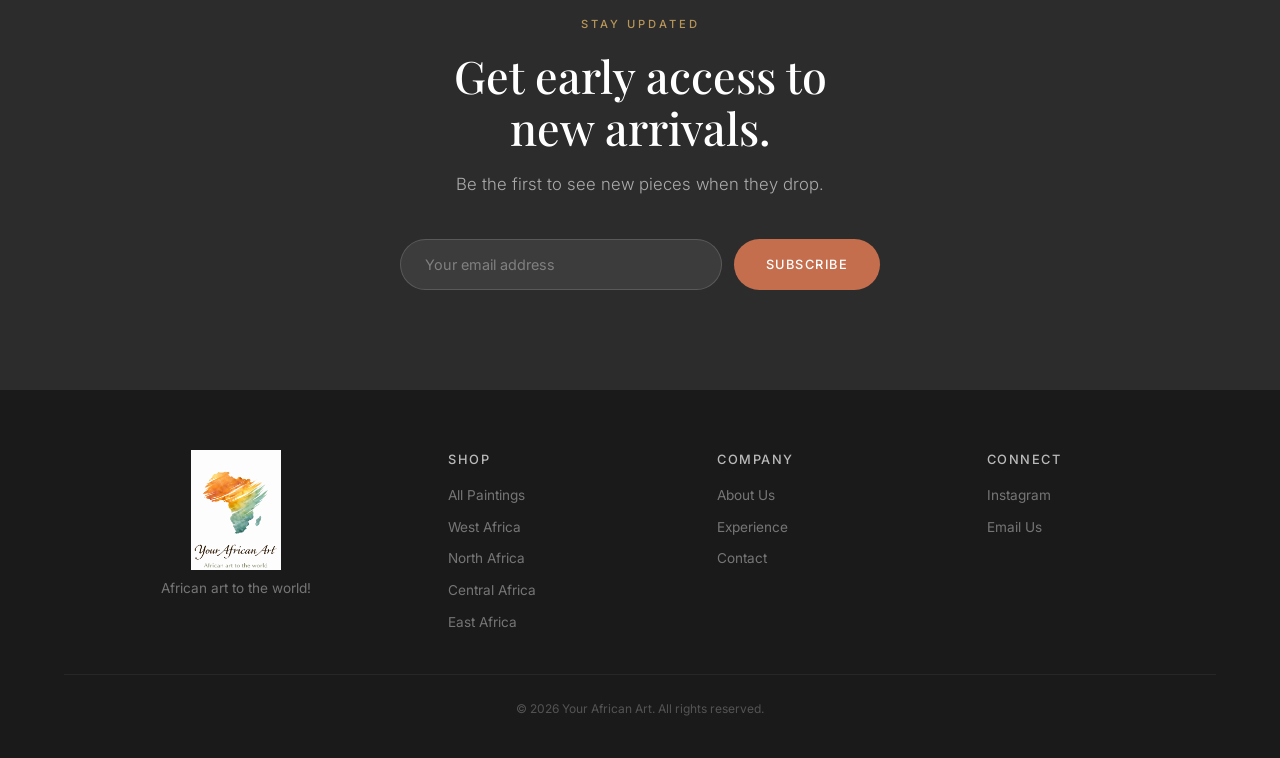
==== commit 2bfac9f7: "Add files via upload" ====
--- a/index.html
+++ b/index.html
@@ -29,7 +29,7 @@
       <a href="about.html">About</a>
       <a href="shop.html">Shop</a>
       <a href="experience.html">Experience</a>
-      <a href="blog.html">Blog</a>
+      <a href="delivery.html">Delivery</a>
       <a href="faq.html">FAQ</a>
       <a href="contact.html">Contact</a>
     </div>
@@ -44,7 +44,7 @@
   <a href="about.html" onclick="closeMobile()">About</a>
   <a href="shop.html" onclick="closeMobile()">Shop</a>
   <a href="experience.html" onclick="closeMobile()">Experience</a>
-  <a href="blog.html" onclick="closeMobile()">Blog</a>
+  <a href="delivery.html" onclick="closeMobile()">Delivery</a>
   <a href="faq.html" onclick="closeMobile()">FAQ</a>
   <a href="contact.html" onclick="closeMobile()">Contact</a>
   <a href="shop.html" class="btn btn-primary" onclick="closeMobile()">Shop Now</a>
--- a/style.css
+++ b/style.css
@@ -177,8 +177,9 @@
 .country-tab.active{background:var(--terracotta);color:#fff;border-color:var(--terracotta)}
 
 /* Room stage with photo backgrounds */
-.room-stage{width:100%;max-width:560px;position:relative}
-.room-box{position:relative;width:100%;border-radius:8px;overflow:hidden;box-shadow:0 20px 60px rgba(0,0,0,.15)}
+.room-stage{width:100%;max-width:700px;position:relative}
+.room-stage-row{display:flex;align-items:center;gap:12px}
+.room-box{position:relative;flex:1;min-width:0;border-radius:8px;overflow:hidden;box-shadow:0 20px 60px rgba(0,0,0,.15)}
 
 /* Room photo fills the box */
 .room-photo{width:100%;display:block;transition:opacity .4s}
@@ -191,14 +192,11 @@
 .painting-overlay .painting-img.fading{opacity:0}
 .painting-overlay.coming-soon{display:flex;align-items:center;justify-content:center;background:rgba(0,0,0,.3);backdrop-filter:blur(4px)}
 
-/* Room label pill */
-.room-pill{position:absolute;top:10px;left:10px;z-index:10;background:rgba(0,0,0,.4);backdrop-filter:blur(10px);color:#fff;padding:5px 12px;border-radius:100px;font-size:.58rem;letter-spacing:1.5px;text-transform:uppercase;display:flex;align-items:center;gap:6px}
-.room-pill-dot{width:5px;height:5px;border-radius:50%;background:var(--terracotta)}
-
-/* Navigation arrows */
-.arrow{position:absolute;top:50%;transform:translateY(-50%);z-index:10;width:36px;height:36px;border-radius:50%;background:rgba(0,0,0,.3);backdrop-filter:blur(8px);border:1px solid rgba(255,255,255,.12);color:#fff;font-size:1rem;cursor:pointer;display:flex;align-items:center;justify-content:center;transition:.3s}
-.arrow:hover{background:rgba(255,255,255,.2);transform:translateY(-50%) scale(1.1)}
-.arrow-l{left:10px}.arrow-r{right:10px}
+/* Room label pill — removed, region shown in tabs */
+
+/* Navigation arrows — outside the room image */
+.arrow{flex-shrink:0;z-index:10;width:36px;height:36px;border-radius:50%;background:var(--beige);border:1px solid var(--beige-dark);color:var(--text-light);font-size:1.1rem;cursor:pointer;display:flex;align-items:center;justify-content:center;transition:.3s}
+.arrow:hover{background:var(--terracotta);color:#fff;border-color:var(--terracotta);transform:scale(1.1)}
 
 /* Info bar below the room */
 .room-info-bar{padding:12px 0 0}
@@ -207,10 +205,19 @@
 .painting-country-label{color:var(--text-light);font-size:.62rem;letter-spacing:1.5px;text-transform:uppercase;margin-top:2px}
 .painting-counter{color:var(--brown-light);font-size:.68rem;letter-spacing:1.5px}
 
-/* Room buy button — top-right pill matching room-pill */
-.room-buy-btn{position:absolute;top:10px;right:10px;z-index:10;background:rgba(34,120,60,.85);backdrop-filter:blur(10px);color:#fff;padding:6px 14px;border-radius:100px;font-size:.6rem;letter-spacing:1.2px;text-transform:uppercase;cursor:pointer;font-family:'Inter',sans-serif;font-weight:500;transition:.3s;border:none;animation:buyPulse 2s ease-in-out infinite}
+/* Buy button row — visible on mobile, hidden on desktop (button overlays image instead) */
+.room-buy-row{text-align:right;padding:8px 0 4px}
+
+/* Room buy button */
+.room-buy-btn{background:rgba(34,120,60,.85);backdrop-filter:blur(10px);color:#fff;padding:6px 14px;border-radius:100px;font-size:.6rem;letter-spacing:1.2px;text-transform:uppercase;cursor:pointer;font-family:'Inter',sans-serif;font-weight:500;transition:.3s;border:none;animation:buyPulse 2s ease-in-out infinite}
 .room-buy-btn:hover{background:rgba(34,120,60,1);transform:scale(1.05);animation:none}
 @keyframes buyPulse{0%,100%{box-shadow:0 0 0 0 rgba(34,120,60,.5);transform:scale(1)}50%{box-shadow:0 0 0 10px rgba(34,120,60,0);transform:scale(1.06)}}
+
+/* On desktop, float the buy button to top-right of the room image */
+@media(min-width:769px){
+  .room-stage{position:relative}
+  .room-buy-row{position:absolute;top:10px;right:10px;z-index:20;padding:0}
+}
 
 /* ===== ABOUT PAGE ===== */
 .about-story{padding:80px 0;background:var(--warm-white)}
@@ -296,10 +303,10 @@
   .footer-grid{grid-template-columns:1fr 1fr;gap:32px}
   .email-form{flex-direction:column}
   .email-form button{width:100%}
-  .arrow{width:40px;height:40px;font-size:1.1rem}
-  .arrow-l{left:6px}.arrow-r{right:6px}
+  .arrow{width:32px;height:32px;font-size:1rem}
+  .room-stage-row{gap:6px}
   .painting-info-row{flex-direction:column;text-align:center;gap:8px}
-  .room-buy-btn{padding:7px 14px;font-size:.62rem;top:10px;right:10px}
+  .room-buy-btn{padding:8px 18px;font-size:.7rem}
   .product-grid{grid-template-columns:repeat(2,1fr);gap:16px}
   .shop-product-grid{grid-template-columns:repeat(2,1fr);gap:16px}
   .ig-profile-inner{flex-direction:column;text-align:center;gap:16px}
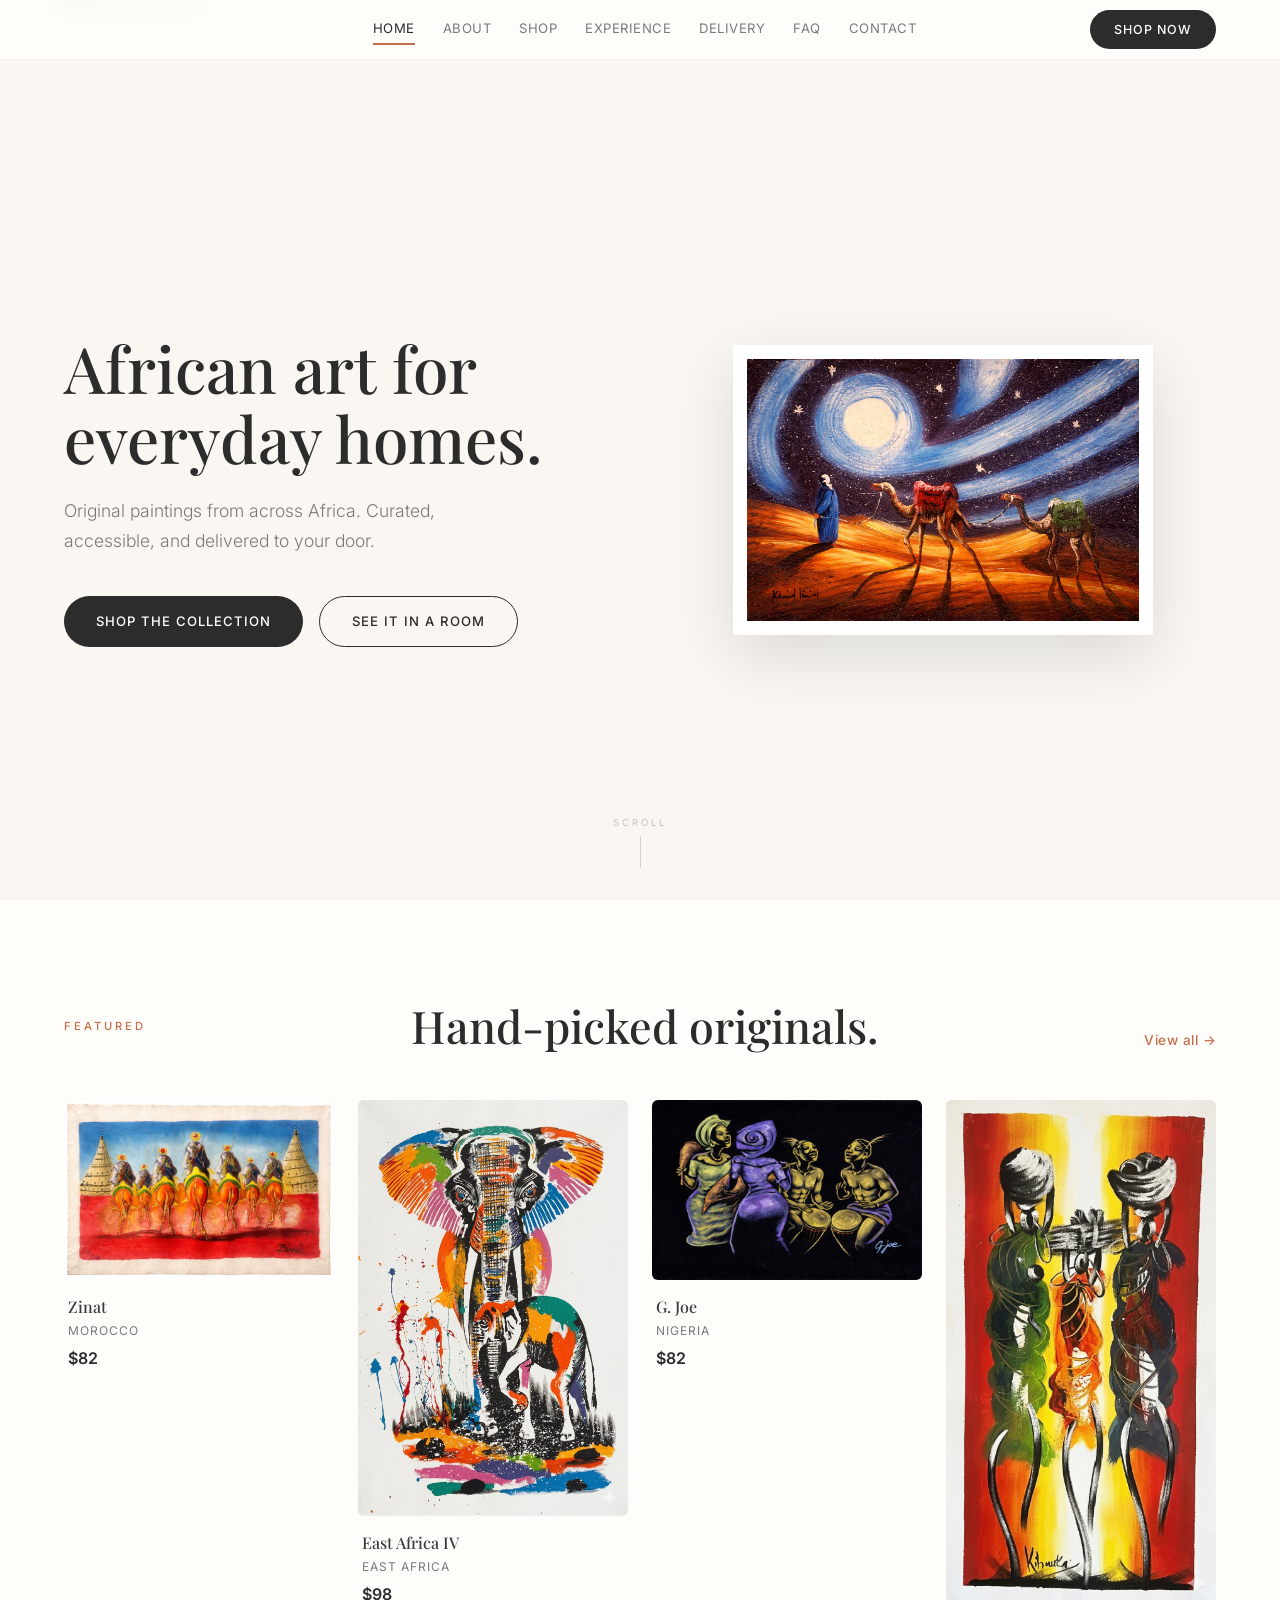
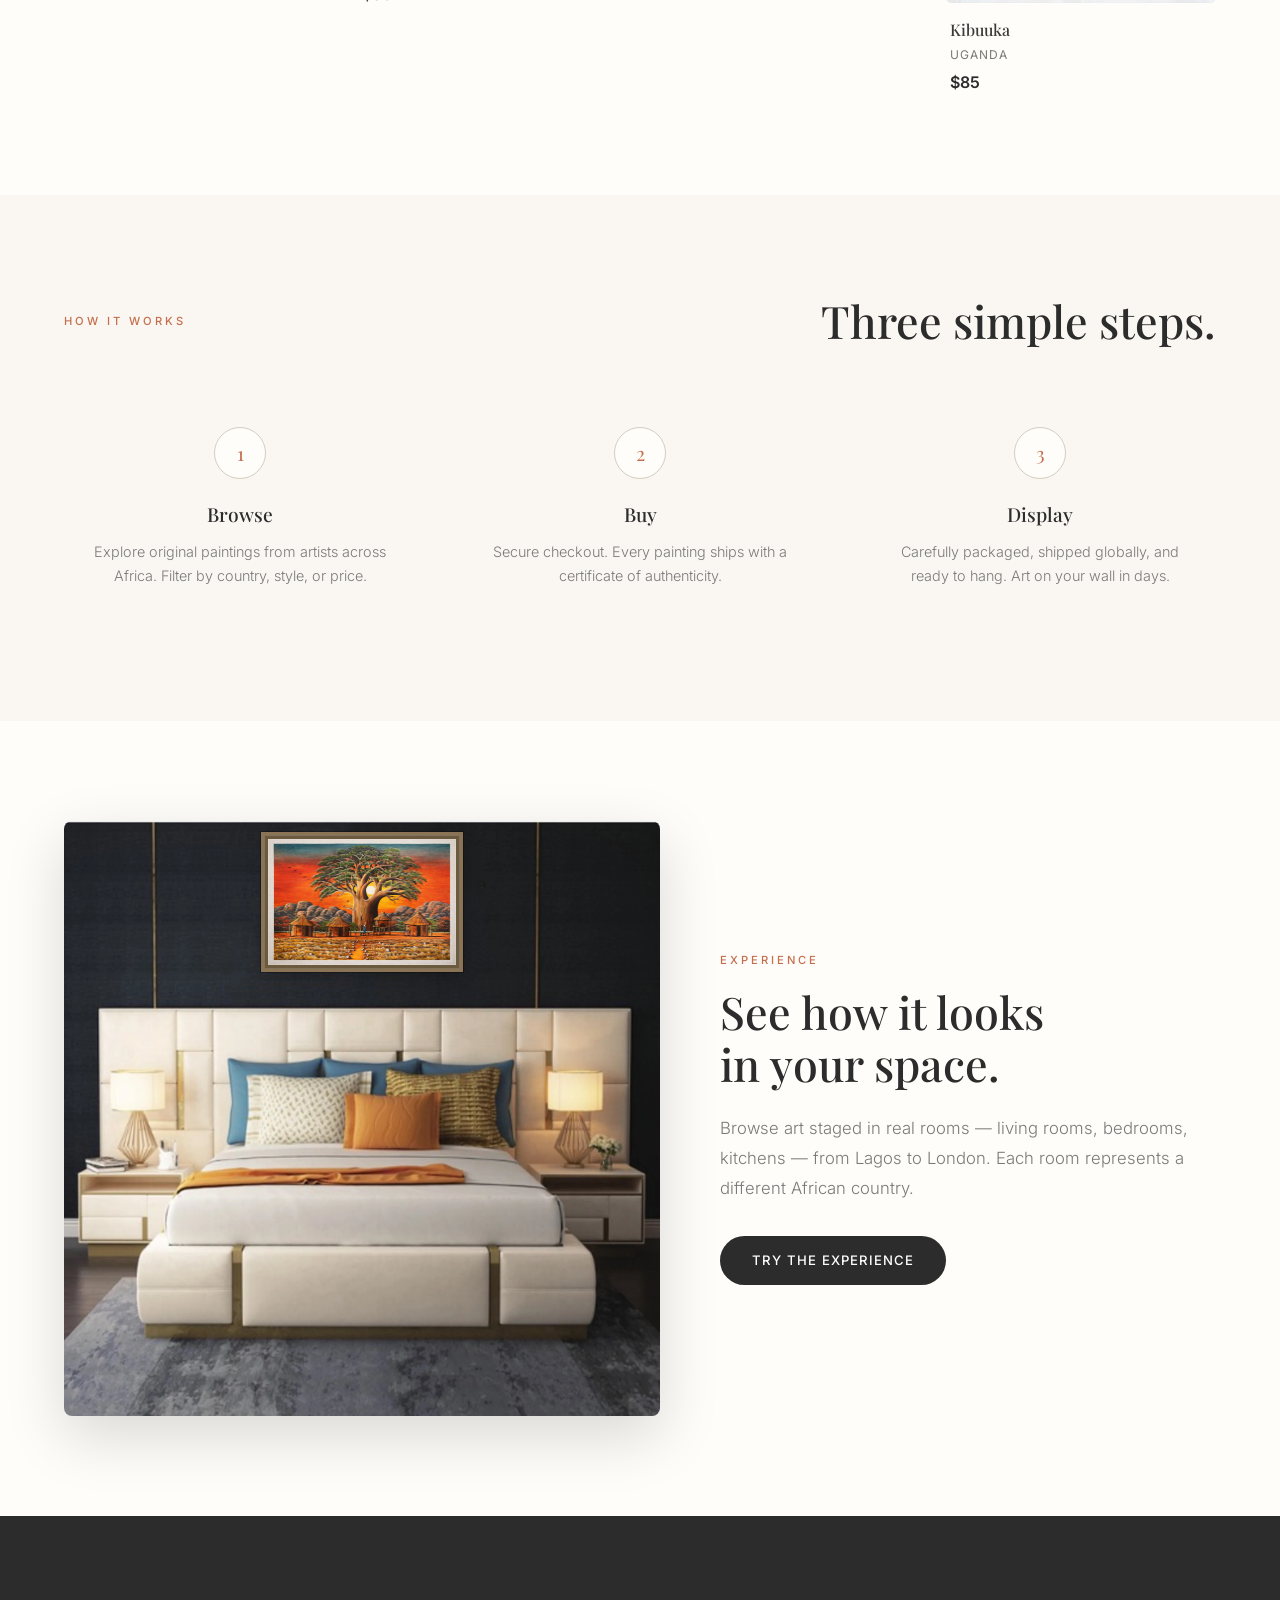
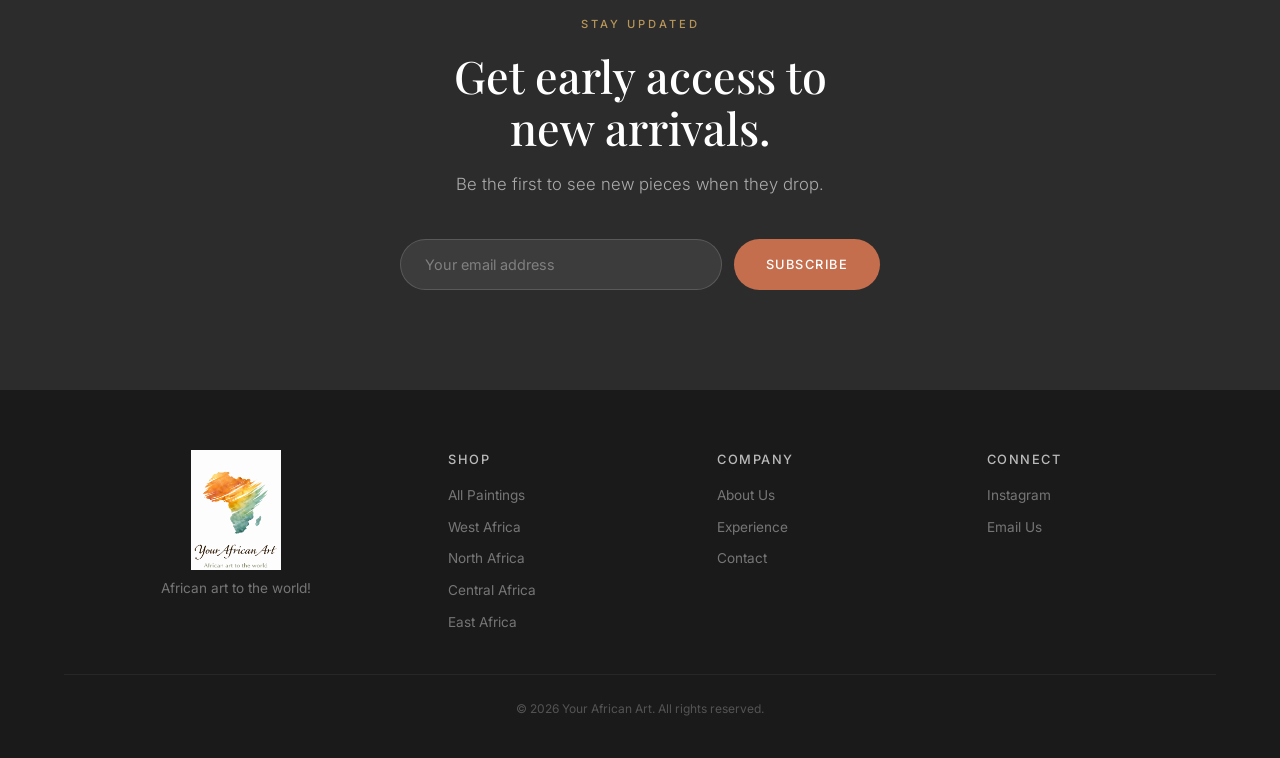
==== commit 4be21460: "Add files via upload" ====
--- a/index.html
+++ b/index.html
@@ -23,7 +23,7 @@
 <!-- NAV -->
 <nav id="mainNav">
   <div class="nav-inner">
-    <a href="index.html" class="nav-logo-link"><img src="images/logo.png" alt="Your African Art" class="nav-logo"></a>
+    <a href="index.html" class="nav-logo-link"><img src="images/logo-clear.png" alt="Your African Art" class="nav-logo"></a>
     <div class="nav-links">
       <a href="index.html" class="active">Home</a>
       <a href="about.html">About</a>
@@ -87,7 +87,7 @@
         <div class="product-info">
           <h3>Zinat</h3>
           <p class="product-origin">Morocco</p>
-          <p class="product-price">$149</p>
+          <p class="product-price">$82</p>
         </div>
       </a>
       <a href="shop.html" class="product-card">
@@ -95,7 +95,7 @@
         <div class="product-info">
           <h3>East Africa IV</h3>
           <p class="product-origin">East Africa</p>
-          <p class="product-price">$179</p>
+          <p class="product-price">$98</p>
         </div>
       </a>
       <a href="shop.html" class="product-card">
@@ -103,7 +103,7 @@
         <div class="product-info">
           <h3>G. Joe</h3>
           <p class="product-origin">Nigeria</p>
-          <p class="product-price">$149</p>
+          <p class="product-price">$82</p>
         </div>
       </a>
       <a href="shop.html" class="product-card">
@@ -111,7 +111,7 @@
         <div class="product-info">
           <h3>Kibuuka</h3>
           <p class="product-origin">Uganda</p>
-          <p class="product-price">$149</p>
+          <p class="product-price">$85</p>
         </div>
       </a>
     </div>
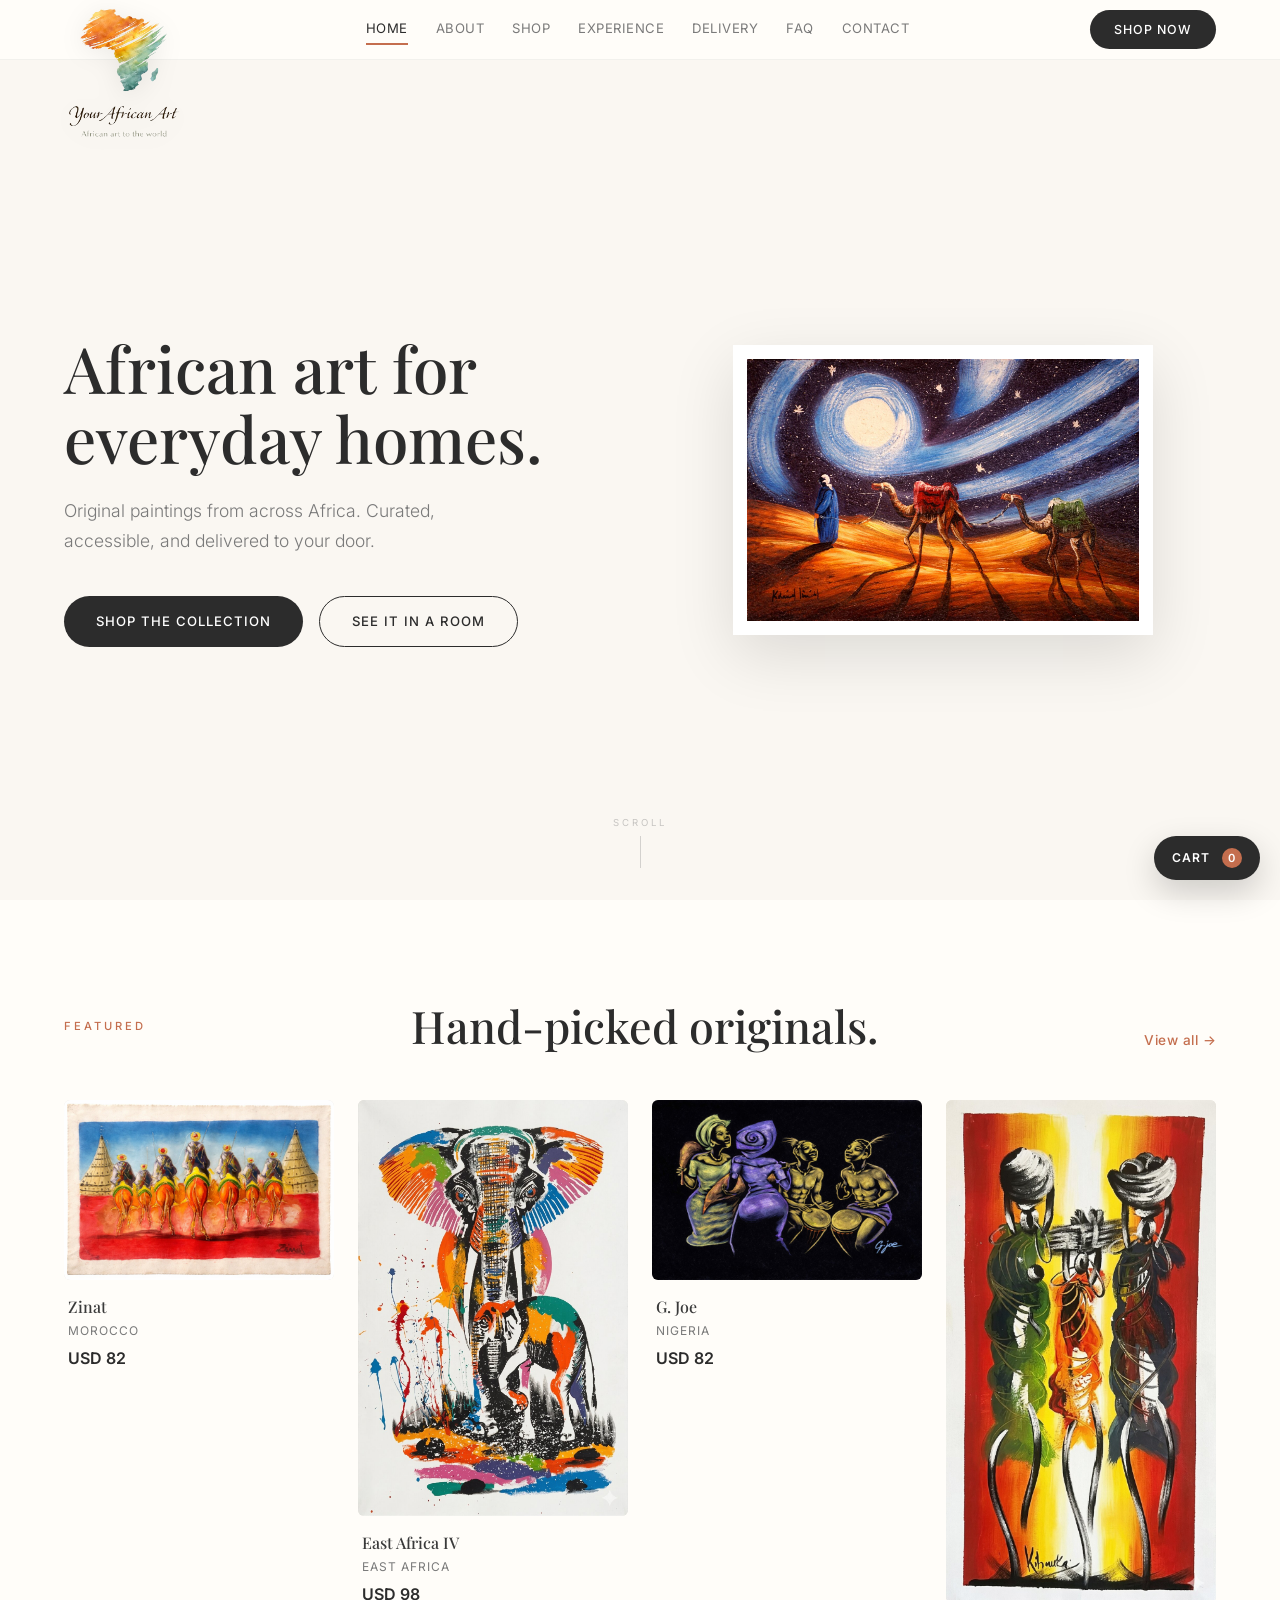
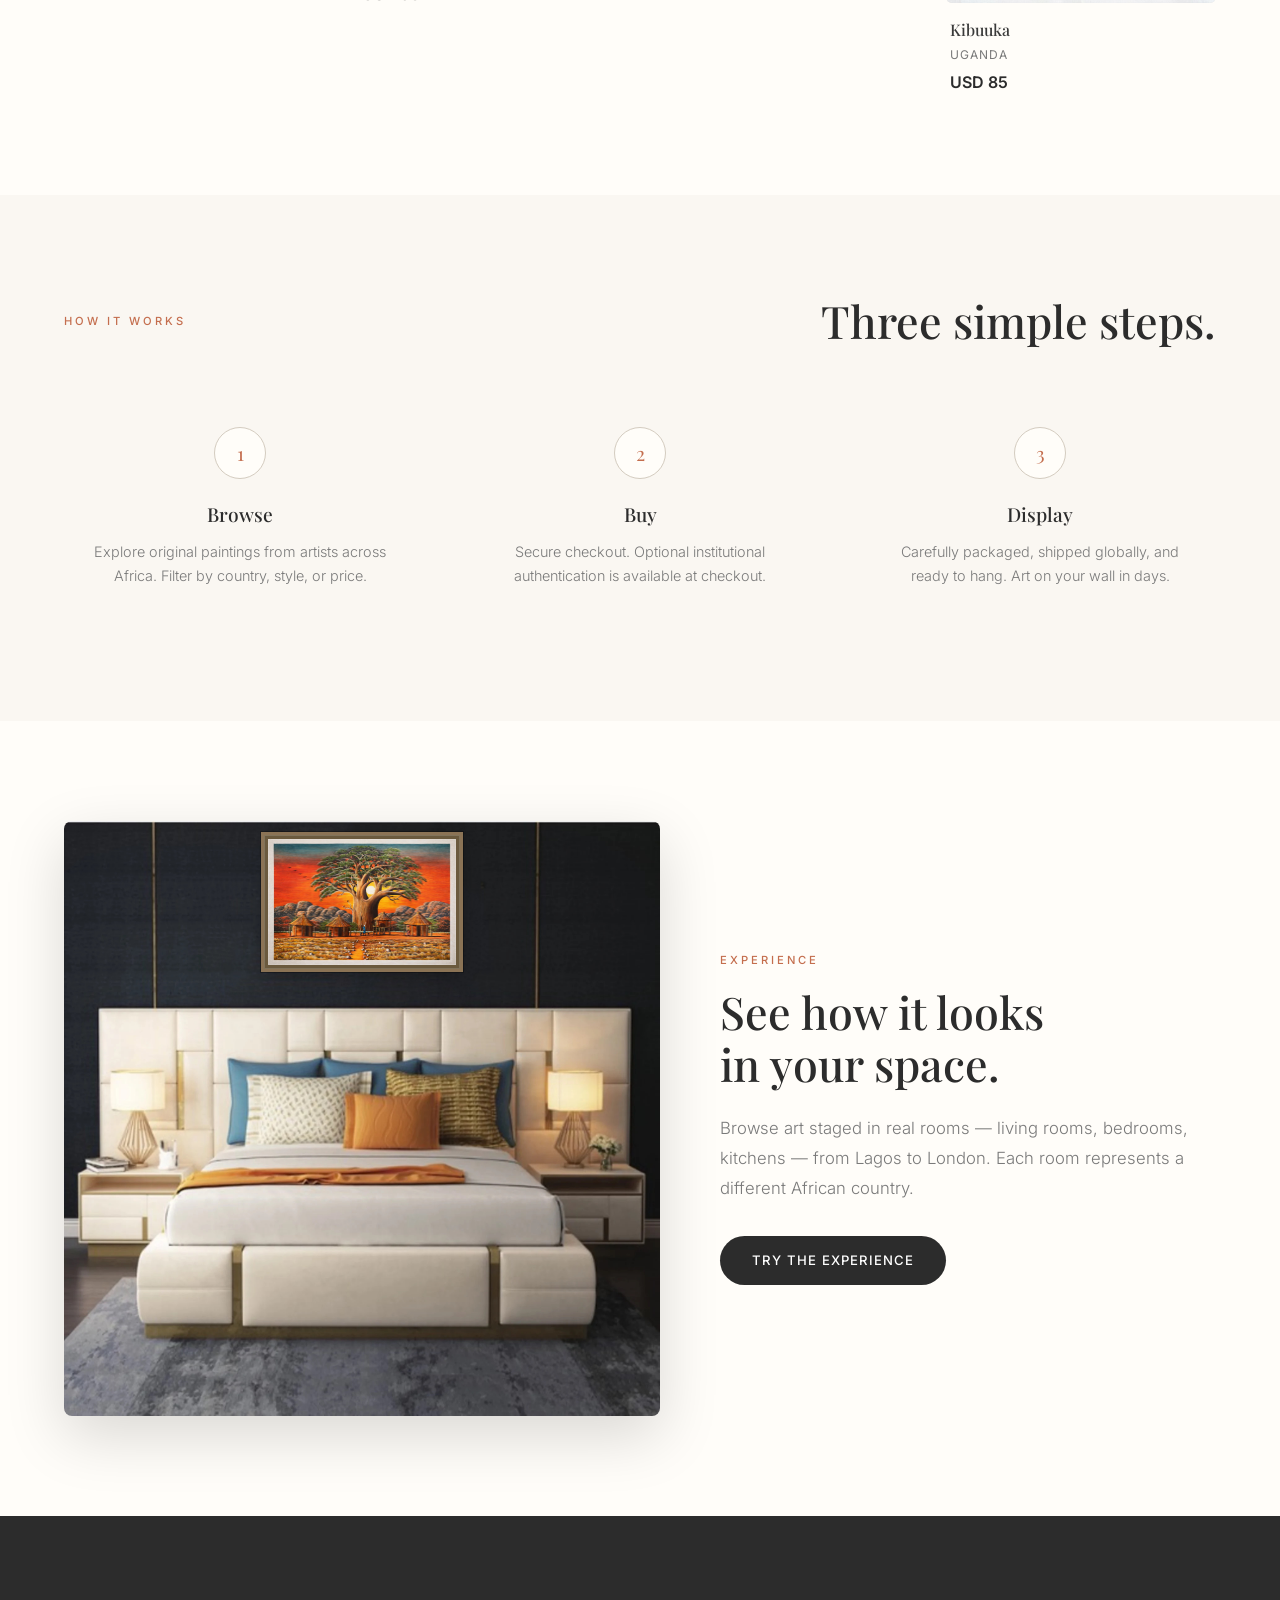
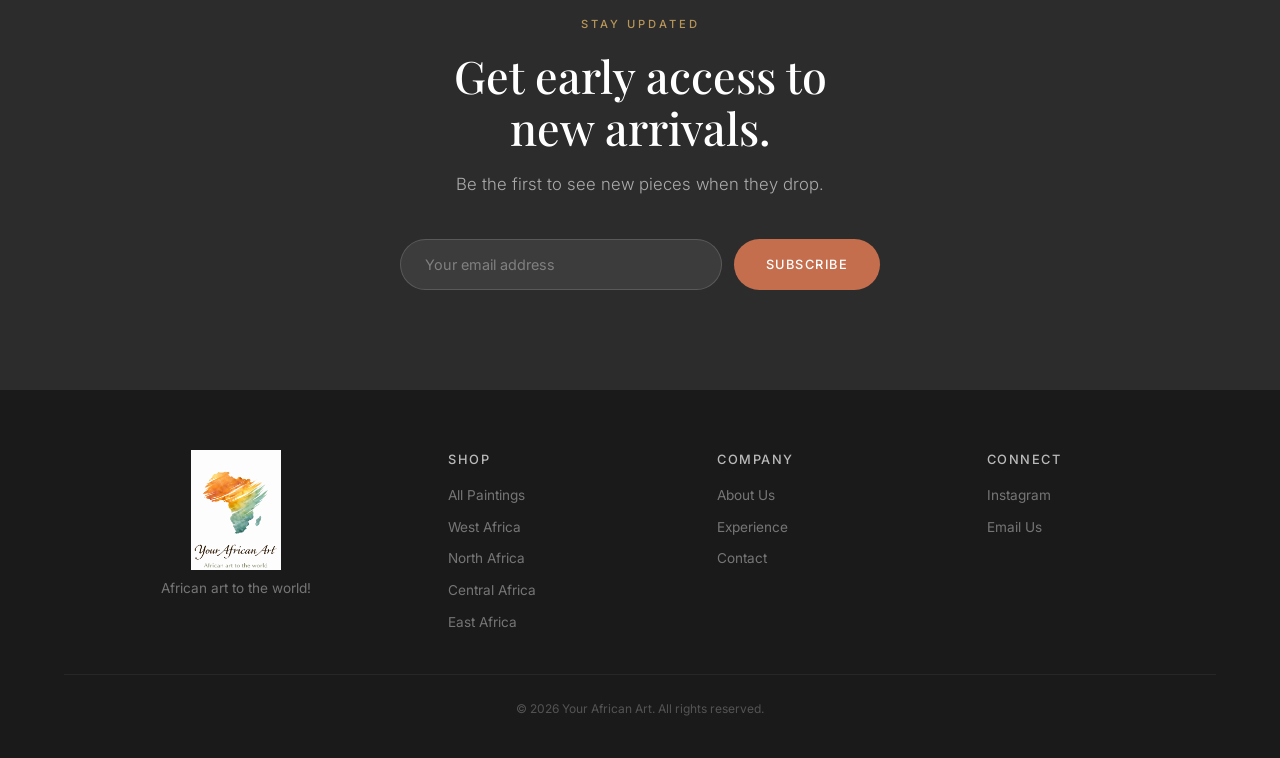
==== commit 08f2ebc8: "Localize prices and update certificate fee" ====
--- a/index.html
+++ b/index.html
@@ -87,7 +87,7 @@
         <div class="product-info">
           <h3>Zinat</h3>
           <p class="product-origin">Morocco</p>
-          <p class="product-price">$82</p>
+          <p class="product-price" data-usd-price="82">$82</p>
         </div>
       </a>
       <a href="shop.html" class="product-card">
@@ -95,7 +95,7 @@
         <div class="product-info">
           <h3>East Africa IV</h3>
           <p class="product-origin">East Africa</p>
-          <p class="product-price">$98</p>
+          <p class="product-price" data-usd-price="98">$98</p>
         </div>
       </a>
       <a href="shop.html" class="product-card">
@@ -103,7 +103,7 @@
         <div class="product-info">
           <h3>G. Joe</h3>
           <p class="product-origin">Nigeria</p>
-          <p class="product-price">$82</p>
+          <p class="product-price" data-usd-price="82">$82</p>
         </div>
       </a>
       <a href="shop.html" class="product-card">
@@ -111,7 +111,7 @@
         <div class="product-info">
           <h3>Kibuuka</h3>
           <p class="product-origin">Uganda</p>
-          <p class="product-price">$85</p>
+          <p class="product-price" data-usd-price="85">$85</p>
         </div>
       </a>
     </div>
@@ -134,7 +134,7 @@
       <div class="step">
         <div class="step-num">2</div>
         <h3>Buy</h3>
-        <p>Secure checkout. Every painting ships with a certificate of authenticity.</p>
+        <p>Secure checkout. Optional institutional authentication is available at checkout.</p>
       </div>
       <div class="step">
         <div class="step-num">3</div>
--- a/style.css
+++ b/style.css
@@ -166,6 +166,49 @@
 .buy-btn:hover{background:var(--terracotta-dark);transform:translateY(-1px);animation:none}
 @keyframes shopPulse{0%,100%{box-shadow:0 0 0 0 rgba(196,110,78,.45);transform:scale(1)}50%{box-shadow:0 0 0 8px rgba(196,110,78,0);transform:scale(1.06)}}
 
+/* ===== CART MODAL ===== */
+.floating-cart-button{position:fixed;right:20px;bottom:20px;z-index:95;border:0;border-radius:100px;background:var(--charcoal);color:#fff;padding:12px 18px;font-size:.76rem;font-family:'Inter',sans-serif;font-weight:600;letter-spacing:1px;text-transform:uppercase;box-shadow:0 12px 32px rgba(0,0,0,.18);cursor:pointer}
+.floating-cart-button span{display:inline-flex;align-items:center;justify-content:center;min-width:20px;height:20px;margin-left:8px;border-radius:50%;background:var(--terracotta);font-size:.7rem}
+.cart-modal{position:fixed;inset:0;z-index:1000;display:none;align-items:center;justify-content:center;padding:24px;background:rgba(26,26,26,.55);backdrop-filter:blur(8px)}
+.cart-modal.active{display:flex}
+.cart-modal-panel{width:min(100%,540px);max-height:calc(100vh - 48px);overflow:auto;background:var(--warm-white);border-radius:8px;padding:32px;position:relative;box-shadow:0 24px 80px rgba(0,0,0,.28)}
+.cart-modal-close{position:absolute;top:14px;right:16px;width:32px;height:32px;border:0;background:transparent;color:var(--text-light);font-size:1.6rem;line-height:1;cursor:pointer}
+.cart-modal-close:hover{color:var(--charcoal)}
+.cart-modal h2{font-size:1.8rem;color:var(--charcoal);margin-bottom:18px}
+.cart-empty{padding:24px 0;color:var(--text-light);font-size:.92rem}
+.cart-item{display:flex;align-items:center;justify-content:space-between;gap:18px;padding:14px 0;border-top:1px solid var(--beige)}
+.cart-item:last-child{border-bottom:1px solid var(--beige);margin-bottom:18px}
+.cart-item strong{display:block;color:var(--charcoal);font-size:.95rem}
+.cart-item span{display:block;color:var(--text-light);font-size:.72rem;letter-spacing:1px;text-transform:uppercase;margin-top:3px}
+.cart-item-actions{text-align:right}
+.cart-item-actions b{display:block;font-family:'Inter',sans-serif;color:var(--charcoal);font-size:1rem;margin-bottom:4px}
+.cart-item-actions button{border:0;background:transparent;color:var(--terracotta);font-family:'Inter',sans-serif;font-size:.72rem;cursor:pointer}
+.payment-field{display:block;margin-bottom:12px}
+.payment-field span{display:block;color:var(--text-light);font-size:.72rem;letter-spacing:1.3px;text-transform:uppercase;margin-bottom:7px}
+.payment-field select,.payment-field input{width:100%;height:46px;border:1px solid var(--beige-dark);border-radius:6px;background:#fff;color:var(--charcoal);font-family:'Inter',sans-serif;font-size:.92rem;padding:0 12px;outline:none}
+.payment-field select:focus,.payment-field input:focus{border-color:var(--terracotta)}
+.payment-city-field{display:none}
+.payment-city-field.show{display:block}
+.payment-email-field{display:none}
+.payment-email-field.show{display:block}
+.cart-addon{display:flex;align-items:flex-start;gap:10px;border:1px solid var(--beige);border-radius:6px;background:#fff;margin:14px 0;padding:12px 14px;cursor:pointer}
+.cart-addon input{width:17px;height:17px;margin-top:2px;accent-color:var(--terracotta);flex-shrink:0}
+.cart-addon strong{display:block;color:var(--charcoal);font-family:'Inter',sans-serif;font-size:.86rem;font-weight:600}
+.cart-addon small{display:block;color:var(--text-light);font-size:.76rem;line-height:1.45;margin-top:4px}
+.payment-totals{border:1px solid var(--beige);border-radius:6px;background:#fff;margin:14px 0;padding:12px 14px}
+.payment-totals:empty{display:none}
+.payment-totals div{display:flex;align-items:center;justify-content:space-between;gap:16px;color:var(--text-light);font-size:.86rem;padding:4px 0}
+.payment-totals strong{color:var(--charcoal);font-family:'Inter',sans-serif;font-weight:600}
+.payment-total-row{border-top:1px solid var(--beige);margin-top:6px;padding-top:10px!important;color:var(--charcoal)!important}
+.payment-total-row span,.payment-total-row strong{font-size:1rem}
+.payment-estimate-note{color:var(--text-light);font-size:.78rem;line-height:1.5;margin:-4px 0 12px}
+.payment-estimate-note:empty{display:none}
+.payment-route-note{min-height:42px;color:var(--text-light);font-size:.86rem;line-height:1.6;margin-bottom:14px}
+.payment-continue-btn{width:100%;border:0;border-radius:100px;background:var(--charcoal);color:#fff;padding:14px 22px;font-size:.78rem;font-family:'Inter',sans-serif;font-weight:500;letter-spacing:1px;text-transform:uppercase;cursor:pointer;transition:.3s}
+.payment-continue-btn:hover:not(:disabled){background:var(--terracotta);transform:translateY(-1px)}
+.payment-continue-btn:disabled{opacity:.45;cursor:not-allowed}
+.payment-config-note{color:var(--terracotta-dark);font-size:.82rem;line-height:1.6;margin-top:12px;min-height:20px}
+
 /* ===== EXPERIENCE PAGE ===== */
 .experience-hero{min-height:auto;display:flex;flex-direction:column;justify-content:center;align-items:center;background:var(--cream);padding:100px 24px 40px;position:relative}
 .experience-hero::before{content:'';position:absolute;inset:0;background:radial-gradient(ellipse at 50% 30%,rgba(196,110,78,.04),transparent 70%);pointer-events:none}
@@ -287,8 +330,8 @@
 /* ===== RESPONSIVE ===== */
 @media(max-width:768px){
   .nav-links,.nav-cta{display:none}
-  .hamburger{display:block}
-  .nav-logo{height:120px;top:20px}
+  .hamburger{display:block;margin-left:auto}
+  .nav-logo{height:50px;top:0;filter:none}
   .hero-content{grid-template-columns:1fr;gap:40px;text-align:center;padding-top:40px}
   .hero-sub{margin:0 auto 40px}
   .hero-actions{justify-content:center}
@@ -314,7 +357,7 @@
   .ig-post-caption{display:none}
 }
 @media(max-width:480px){
-  .nav-logo{height:100px;top:16px}
+  .nav-logo{height:44px;top:0}
   .country-tab{padding:7px 14px;font-size:.65rem}
   .product-grid{grid-template-columns:1fr 1fr;gap:12px}
   .shop-product-grid{grid-template-columns:1fr;gap:20px}
